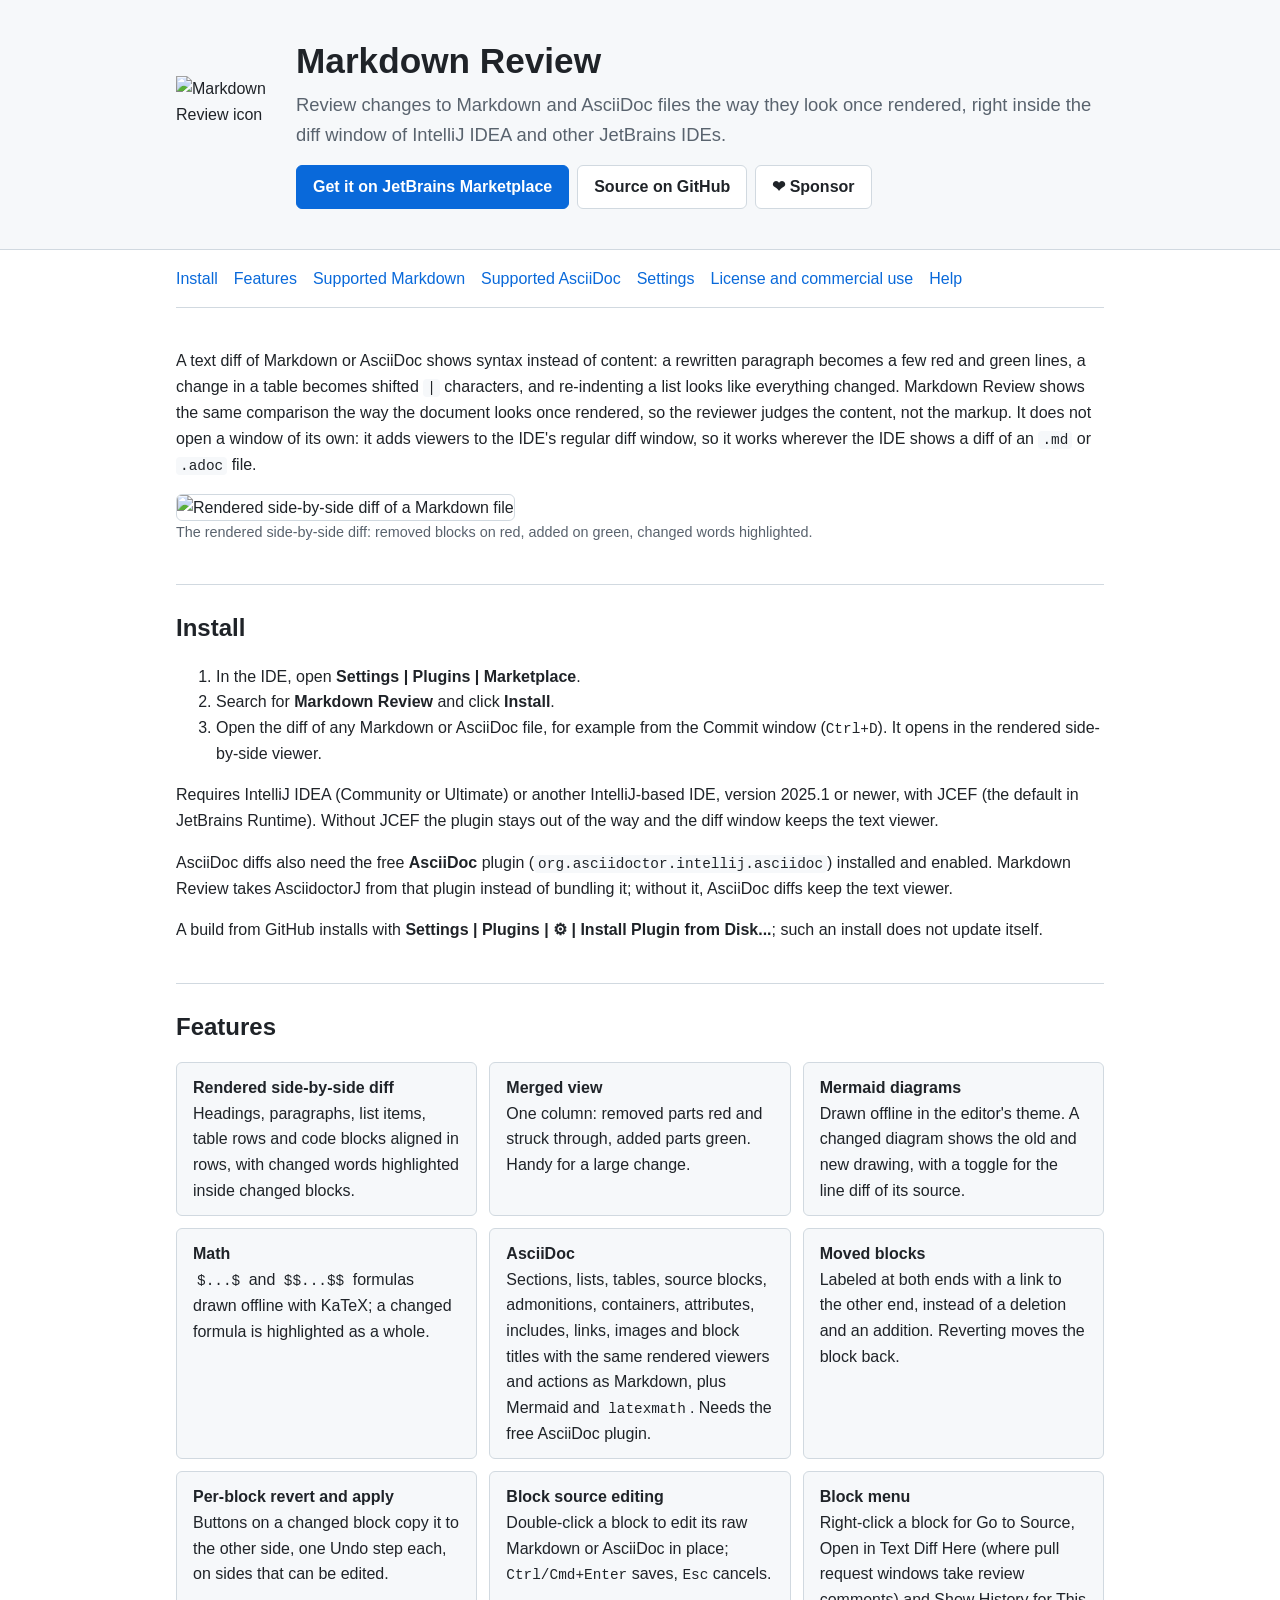
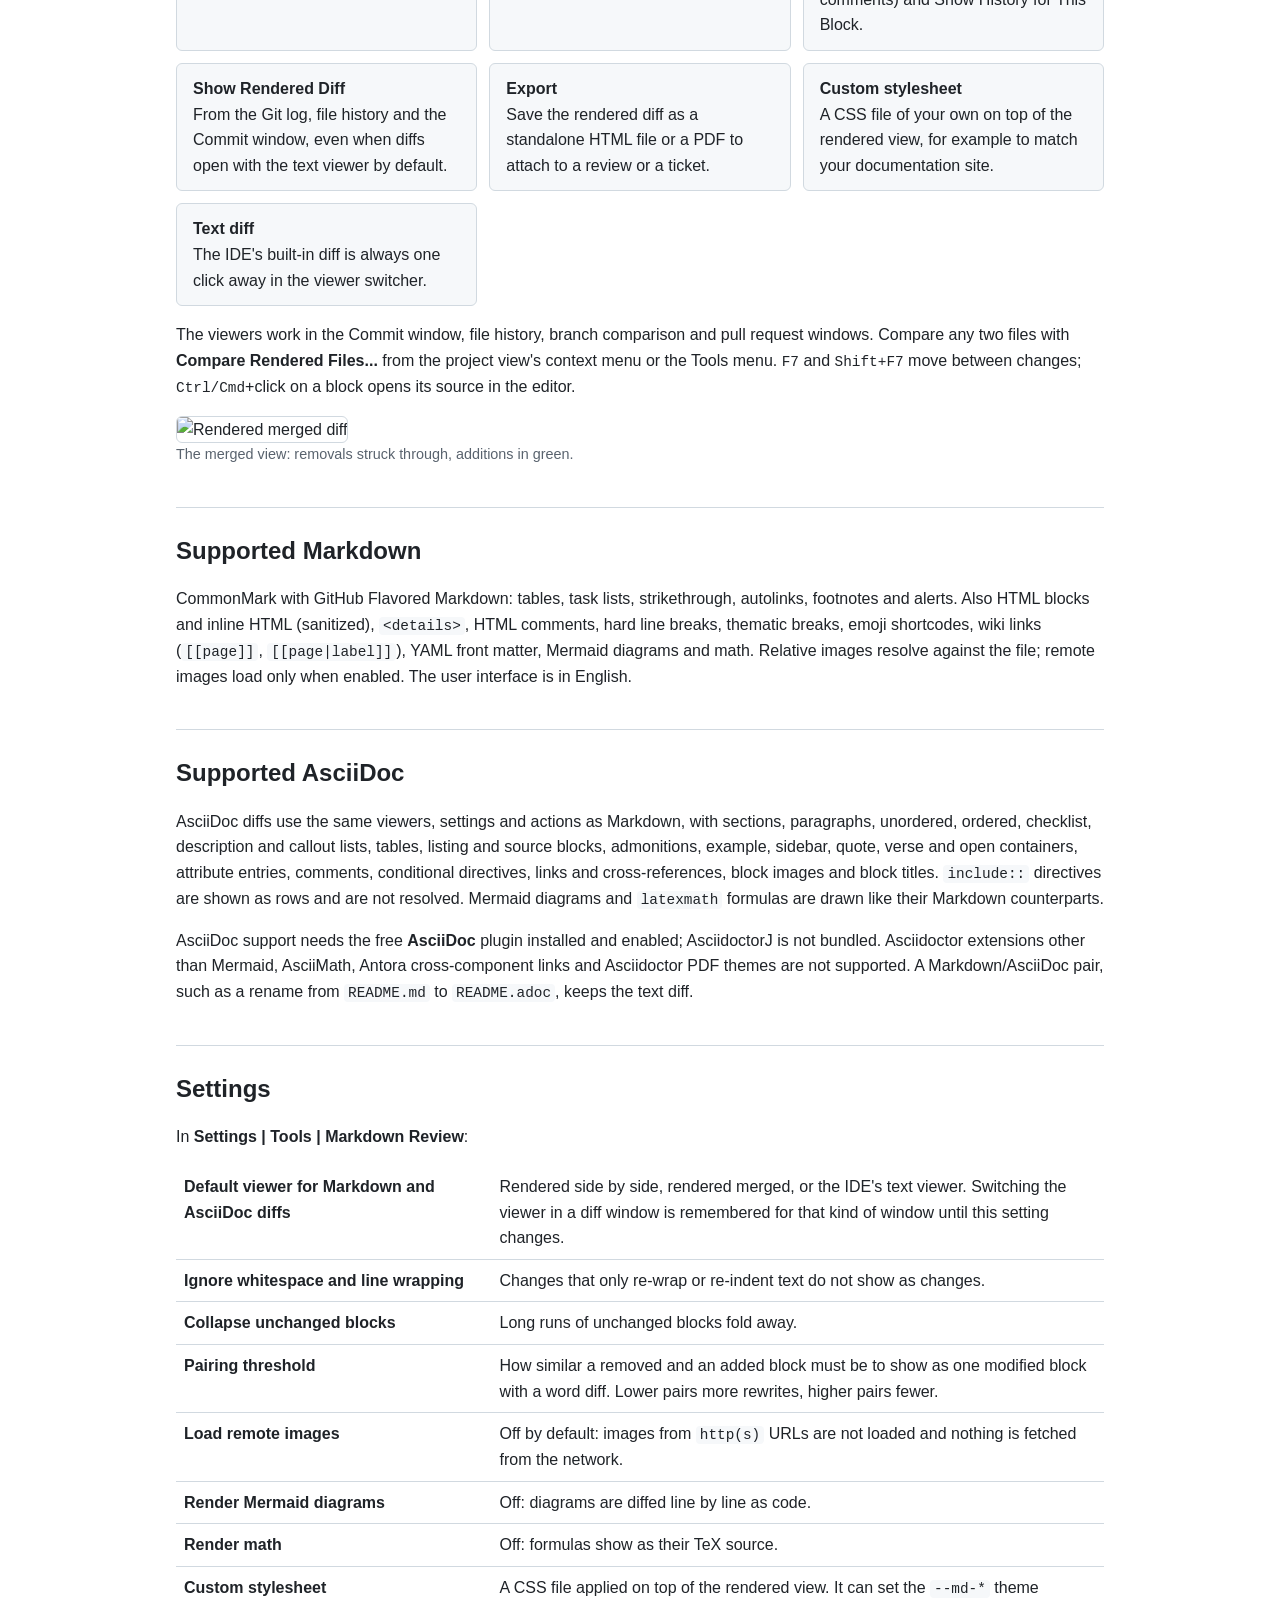
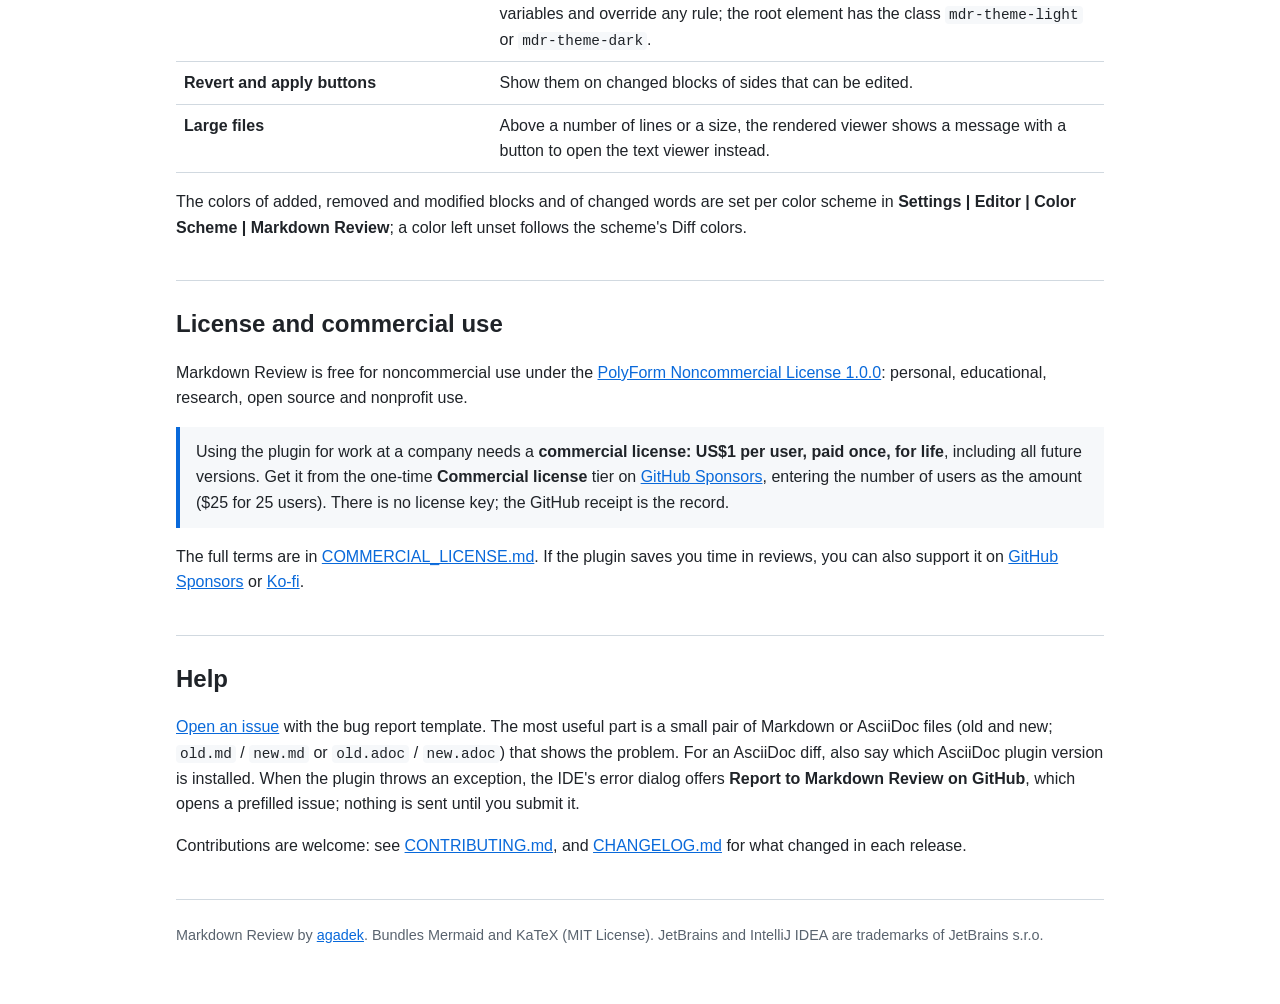
==== site/index.html @ 90e11d15 "Add the AsciiDoc screenshot sample pair and update phase statuses" ====
<!doctype html>
<html lang="en">
<head>
<meta charset="utf-8">
<meta name="viewport" content="width=device-width, initial-scale=1">
<title>Markdown Review: rendered Markdown and AsciiDoc diffs for JetBrains IDEs</title>
<meta name="description" content="An IntelliJ IDEA plugin for reviewing changes to Markdown and AsciiDoc files in rendered form instead of as raw text.">
<link rel="icon" href="icon.png">
<style>
  :root {
    --bg: #ffffff; --fg: #1f2328; --muted: #59636e; --line: #d1d9e0; --soft: #f6f8fa;
    --accent: #0969da; --added: #dafbe1; --removed: #ffebe9;
  }
  @media (prefers-color-scheme: dark) {
    :root {
      --bg: #0d1117; --fg: #e6edf3; --muted: #9198a1; --line: #3d444d; --soft: #151b23;
      --accent: #4493f8; --added: #12261e; --removed: #25171c;
    }
  }
  * { box-sizing: border-box; }
  body {
    margin: 0; background: var(--bg); color: var(--fg);
    font: 16px/1.6 -apple-system, BlinkMacSystemFont, "Segoe UI", Helvetica, Arial, sans-serif;
  }
  a { color: var(--accent); }
  main, header .inner, footer .inner { max-width: 960px; margin: 0 auto; padding: 0 16px; }
  header { border-bottom: 1px solid var(--line); background: var(--soft); }
  header .inner { display: flex; gap: 24px; align-items: center; padding-top: 40px; padding-bottom: 40px; }
  header img { width: 96px; height: 96px; flex: none; }
  h1 { margin: 0 0 8px; font-size: 2.2rem; line-height: 1.2; }
  .lead { margin: 0 0 16px; font-size: 1.15rem; color: var(--muted); }
  .buttons { display: flex; flex-wrap: wrap; gap: 8px; }
  .button {
    display: inline-block; padding: 8px 16px; border-radius: 6px; border: 1px solid var(--line);
    text-decoration: none; color: var(--fg); background: var(--bg); font-weight: 600;
  }
  .button.primary { background: var(--accent); border-color: var(--accent); color: #fff; }
  nav { display: flex; flex-wrap: wrap; gap: 4px 16px; padding: 16px 0; border-bottom: 1px solid var(--line); }
  nav a { text-decoration: none; }
  section { padding: 24px 0; border-bottom: 1px solid var(--line); }
  h2 { margin: 0 0 12px; font-size: 1.5rem; }
  h3 { margin: 20px 0 8px; font-size: 1.1rem; }
  figure { margin: 16px 0; }
  figure img { width: 100%; height: auto; border: 1px solid var(--line); border-radius: 6px; }
  figcaption { color: var(--muted); font-size: 0.9rem; }
  .features { display: grid; grid-template-columns: repeat(auto-fit, minmax(260px, 1fr)); gap: 12px; padding: 0; list-style: none; }
  .features li { padding: 12px 16px; border: 1px solid var(--line); border-radius: 6px; background: var(--soft); }
  .features b { display: block; }
  table { width: 100%; border-collapse: collapse; }
  th, td { text-align: left; vertical-align: top; padding: 8px; border-bottom: 1px solid var(--line); }
  th { width: 34%; }
  code, kbd { font-family: ui-monospace, SFMono-Regular, Menlo, Consolas, monospace; font-size: 0.9em; }
  code { background: var(--soft); padding: 1px 4px; border-radius: 4px; }
  .note { padding: 12px 16px; border-left: 4px solid var(--accent); background: var(--soft); }
  footer { color: var(--muted); font-size: 0.9rem; }
  footer .inner { padding-top: 24px; padding-bottom: 40px; }
  @media (max-width: 600px) {
    header .inner { flex-direction: column; align-items: flex-start; }
    th { width: auto; }
    th, td { display: block; border: 0; padding: 4px 0; }
    tr { display: block; padding: 8px 0; border-bottom: 1px solid var(--line); }
  }
</style>
</head>
<body>
<header>
  <div class="inner">
    <img src="icon.png" alt="Markdown Review icon">
    <div>
      <h1>Markdown Review</h1>
      <p class="lead">Review changes to Markdown and AsciiDoc files the way they look once rendered, right inside the
        diff window of IntelliJ IDEA and other JetBrains IDEs.</p>
      <div class="buttons">
        <a class="button primary" href="https://plugins.jetbrains.com/plugin/35246-markdown-review">Get it on JetBrains Marketplace</a>
        <a class="button" href="https://github.com/agadek/markdown-review">Source on GitHub</a>
        <a class="button" href="https://github.com/sponsors/agadek">&#10084; Sponsor</a>
      </div>
    </div>
  </div>
</header>

<main>
  <nav aria-label="Sections">
    <a href="#install">Install</a>
    <a href="#features">Features</a>
    <a href="#markdown">Supported Markdown</a>
    <a href="#asciidoc">Supported AsciiDoc</a>
    <a href="#settings">Settings</a>
    <a href="#license">License and commercial use</a>
    <a href="#help">Help</a>
  </nav>

  <section>
    <p>A text diff of Markdown or AsciiDoc shows syntax instead of content: a rewritten paragraph becomes a few red and
      green lines, a change in a table becomes shifted <code>|</code> characters, and re-indenting a list looks like
      everything changed. Markdown Review shows the same comparison the way the document looks once rendered, so the
      reviewer judges the content, not the markup. It does not open a window of its own: it adds viewers to the IDE's
      regular diff window, so it works wherever the IDE shows a diff of an <code>.md</code> or <code>.adoc</code>
      file.</p>
    <figure>
      <picture>
        <source srcset="screenshots/side-by-side-dark.png" media="(prefers-color-scheme: dark)">
        <img src="screenshots/side-by-side-light.png" alt="Rendered side-by-side diff of a Markdown file">
      </picture>
      <figcaption>The rendered side-by-side diff: removed blocks on red, added on green, changed words highlighted.</figcaption>
    </figure>
  </section>

  <section id="install">
    <h2>Install</h2>
    <ol>
      <li>In the IDE, open <b>Settings | Plugins | Marketplace</b>.</li>
      <li>Search for <b>Markdown Review</b> and click <b>Install</b>.</li>
      <li>Open the diff of any Markdown or AsciiDoc file, for example from the Commit window (<kbd>Ctrl+D</kbd>). It
        opens in the rendered side-by-side viewer.</li>
    </ol>
    <p>Requires IntelliJ IDEA (Community or Ultimate) or another IntelliJ-based IDE, version 2025.1 or newer, with JCEF
      (the default in JetBrains Runtime). Without JCEF the plugin stays out of the way and the diff window keeps the
      text viewer.</p>
    <p>AsciiDoc diffs also need the free <b>AsciiDoc</b> plugin
      (<code>org.asciidoctor.intellij.asciidoc</code>) installed and enabled. Markdown Review takes AsciidoctorJ from
      that plugin instead of bundling it; without it, AsciiDoc diffs keep the text viewer.</p>
    <p>A build from GitHub installs with <b>Settings | Plugins | &#9881; | Install Plugin from Disk...</b>; such an
      install does not update itself.</p>
  </section>

  <section id="features">
    <h2>Features</h2>
    <ul class="features">
      <li><b>Rendered side-by-side diff</b> Headings, paragraphs, list items, table rows and code blocks aligned in
        rows, with changed words highlighted inside changed blocks.</li>
      <li><b>Merged view</b> One column: removed parts red and struck through, added parts green. Handy for a large
        change.</li>
      <li><b>Mermaid diagrams</b> Drawn offline in the editor's theme. A changed diagram shows the old and new drawing,
        with a toggle for the line diff of its source.</li>
      <li><b>Math</b> <code>$...$</code> and <code>$$...$$</code> formulas drawn offline with KaTeX; a changed formula
        is highlighted as a whole.</li>
      <li><b>AsciiDoc</b> Sections, lists, tables, source blocks, admonitions, containers, attributes, includes,
        links, images and block titles with the same rendered viewers and actions as Markdown, plus Mermaid and
        <code>latexmath</code>. Needs the free AsciiDoc plugin.</li>
      <li><b>Moved blocks</b> Labeled at both ends with a link to the other end, instead of a deletion and an
        addition. Reverting moves the block back.</li>
      <li><b>Per-block revert and apply</b> Buttons on a changed block copy it to the other side, one Undo step each,
        on sides that can be edited.</li>
      <li><b>Block source editing</b> Double-click a block to edit its raw Markdown or AsciiDoc in place;
        <kbd>Ctrl/Cmd+Enter</kbd> saves, <kbd>Esc</kbd> cancels.</li>
      <li><b>Block menu</b> Right-click a block for Go to Source, Open in Text Diff Here (where pull request windows
        take review comments) and Show History for This Block.</li>
      <li><b>Show Rendered Diff</b> From the Git log, file history and the Commit window, even when diffs open with the
        text viewer by default.</li>
      <li><b>Export</b> Save the rendered diff as a standalone HTML file or a PDF to attach to a review or a ticket.</li>
      <li><b>Custom stylesheet</b> A CSS file of your own on top of the rendered view, for example to match your
        documentation site.</li>
      <li><b>Text diff</b> The IDE's built-in diff is always one click away in the viewer switcher.</li>
    </ul>
    <p>The viewers work in the Commit window, file history, branch comparison and pull request windows. Compare any two
      files with <b>Compare Rendered Files...</b> from the project view's context menu or the Tools menu.
      <kbd>F7</kbd> and <kbd>Shift+F7</kbd> move between changes; <kbd>Ctrl/Cmd</kbd>+click on a block opens its source
      in the editor.</p>
    <figure>
      <picture>
        <source srcset="screenshots/merged-dark.png" media="(prefers-color-scheme: dark)">
        <img src="screenshots/merged-light.png" alt="Rendered merged diff">
      </picture>
      <figcaption>The merged view: removals struck through, additions in green.</figcaption>
    </figure>
  </section>

  <section id="markdown">
    <h2>Supported Markdown</h2>
    <p>CommonMark with GitHub Flavored Markdown: tables, task lists, strikethrough, autolinks, footnotes and alerts.
      Also HTML blocks and inline HTML (sanitized), <code>&lt;details&gt;</code>, HTML comments, hard line breaks,
      thematic breaks, emoji shortcodes, wiki links (<code>[[page]]</code>, <code>[[page|label]]</code>), YAML front
      matter, Mermaid diagrams and math. Relative images resolve against the file; remote images load only when
      enabled. The user interface is in English.</p>
  </section>

  <section id="asciidoc">
    <h2>Supported AsciiDoc</h2>
    <p>AsciiDoc diffs use the same viewers, settings and actions as Markdown, with sections, paragraphs, unordered,
      ordered, checklist, description and callout lists, tables, listing and source blocks, admonitions, example,
      sidebar, quote, verse and open containers, attribute entries, comments, conditional directives, links and
      cross-references, block images and block titles. <code>include::</code> directives are shown as rows and are
      not resolved. Mermaid diagrams and <code>latexmath</code> formulas are drawn like their Markdown counterparts.</p>
    <p>AsciiDoc support needs the free <b>AsciiDoc</b> plugin installed and enabled; AsciidoctorJ is not bundled.
      Asciidoctor extensions other than Mermaid, AsciiMath, Antora cross-component links and Asciidoctor PDF themes
      are not supported. A Markdown/AsciiDoc pair, such as a rename from <code>README.md</code> to
      <code>README.adoc</code>, keeps the text diff.</p>
  </section>

  <section id="settings">
    <h2>Settings</h2>
    <p>In <b>Settings | Tools | Markdown Review</b>:</p>
    <table>
      <tr><th>Default viewer for Markdown and AsciiDoc diffs</th><td>Rendered side by side, rendered merged, or the
        IDE's text viewer. Switching the viewer in a diff window is remembered for that kind of window until this
        setting changes.</td></tr>
      <tr><th>Ignore whitespace and line wrapping</th><td>Changes that only re-wrap or re-indent text do not show as
        changes.</td></tr>
      <tr><th>Collapse unchanged blocks</th><td>Long runs of unchanged blocks fold away.</td></tr>
      <tr><th>Pairing threshold</th><td>How similar a removed and an added block must be to show as one modified
        block with a word diff. Lower pairs more rewrites, higher pairs fewer.</td></tr>
      <tr><th>Load remote images</th><td>Off by default: images from <code>http(s)</code> URLs are not loaded and
        nothing is fetched from the network.</td></tr>
      <tr><th>Render Mermaid diagrams</th><td>Off: diagrams are diffed line by line as code.</td></tr>
      <tr><th>Render math</th><td>Off: formulas show as their TeX source.</td></tr>
      <tr><th>Custom stylesheet</th><td>A CSS file applied on top of the rendered view. It can set the
        <code>--md-*</code> theme variables and override any rule; the root element has the class
        <code>mdr-theme-light</code> or <code>mdr-theme-dark</code>.</td></tr>
      <tr><th>Revert and apply buttons</th><td>Show them on changed blocks of sides that can be edited.</td></tr>
      <tr><th>Large files</th><td>Above a number of lines or a size, the rendered viewer shows a message with a button
        to open the text viewer instead.</td></tr>
    </table>
    <p>The colors of added, removed and modified blocks and of changed words are set per color scheme in
      <b>Settings | Editor | Color Scheme | Markdown Review</b>; a color left unset follows the scheme's Diff
      colors.</p>
  </section>

  <section id="license">
    <h2>License and commercial use</h2>
    <p>Markdown Review is free for noncommercial use under the
      <a href="https://polyformproject.org/licenses/noncommercial/1.0.0">PolyForm Noncommercial License 1.0.0</a>:
      personal, educational, research, open source and nonprofit use.</p>
    <p class="note">Using the plugin for work at a company needs a <b>commercial license: US$1 per user, paid once, for
      life</b>, including all future versions. Get it from the one-time <b>Commercial license</b> tier on
      <a href="https://github.com/sponsors/agadek">GitHub Sponsors</a>, entering the number of users as the amount
      ($25 for 25 users). There is no license key; the GitHub receipt is the record.</p>
    <p>The full terms are in
      <a href="https://github.com/agadek/markdown-review/blob/main/docs/COMMERCIAL_LICENSE.md">COMMERCIAL_LICENSE.md</a>.
      If the plugin saves you time in reviews, you can also support it on
      <a href="https://github.com/sponsors/agadek">GitHub Sponsors</a> or <a href="https://ko-fi.com/gadek">Ko-fi</a>.</p>
  </section>

  <section id="help">
    <h2>Help</h2>
    <p><a href="https://github.com/agadek/markdown-review/issues/new/choose">Open an issue</a> with the bug report
      template. The most useful part is a small pair of Markdown or AsciiDoc files (old and new; <code>old.md</code> /
      <code>new.md</code> or <code>old.adoc</code> / <code>new.adoc</code>) that shows the problem. For an AsciiDoc
      diff, also say which AsciiDoc plugin version is installed. When the plugin throws an exception, the IDE's error
      dialog offers <b>Report to Markdown Review on GitHub</b>, which opens a prefilled issue; nothing is sent until
      you submit it.</p>
    <p>Contributions are welcome: see
      <a href="https://github.com/agadek/markdown-review/blob/main/CONTRIBUTING.md">CONTRIBUTING.md</a>, and
      <a href="https://github.com/agadek/markdown-review/blob/main/CHANGELOG.md">CHANGELOG.md</a> for what changed in
      each release.</p>
  </section>
</main>

<footer>
  <div class="inner">Markdown Review by <a href="https://github.com/agadek">agadek</a>. Bundles Mermaid and KaTeX (MIT
    License). JetBrains and IntelliJ IDEA are trademarks of JetBrains s.r.o.</div>
</footer>
</body>
</html>
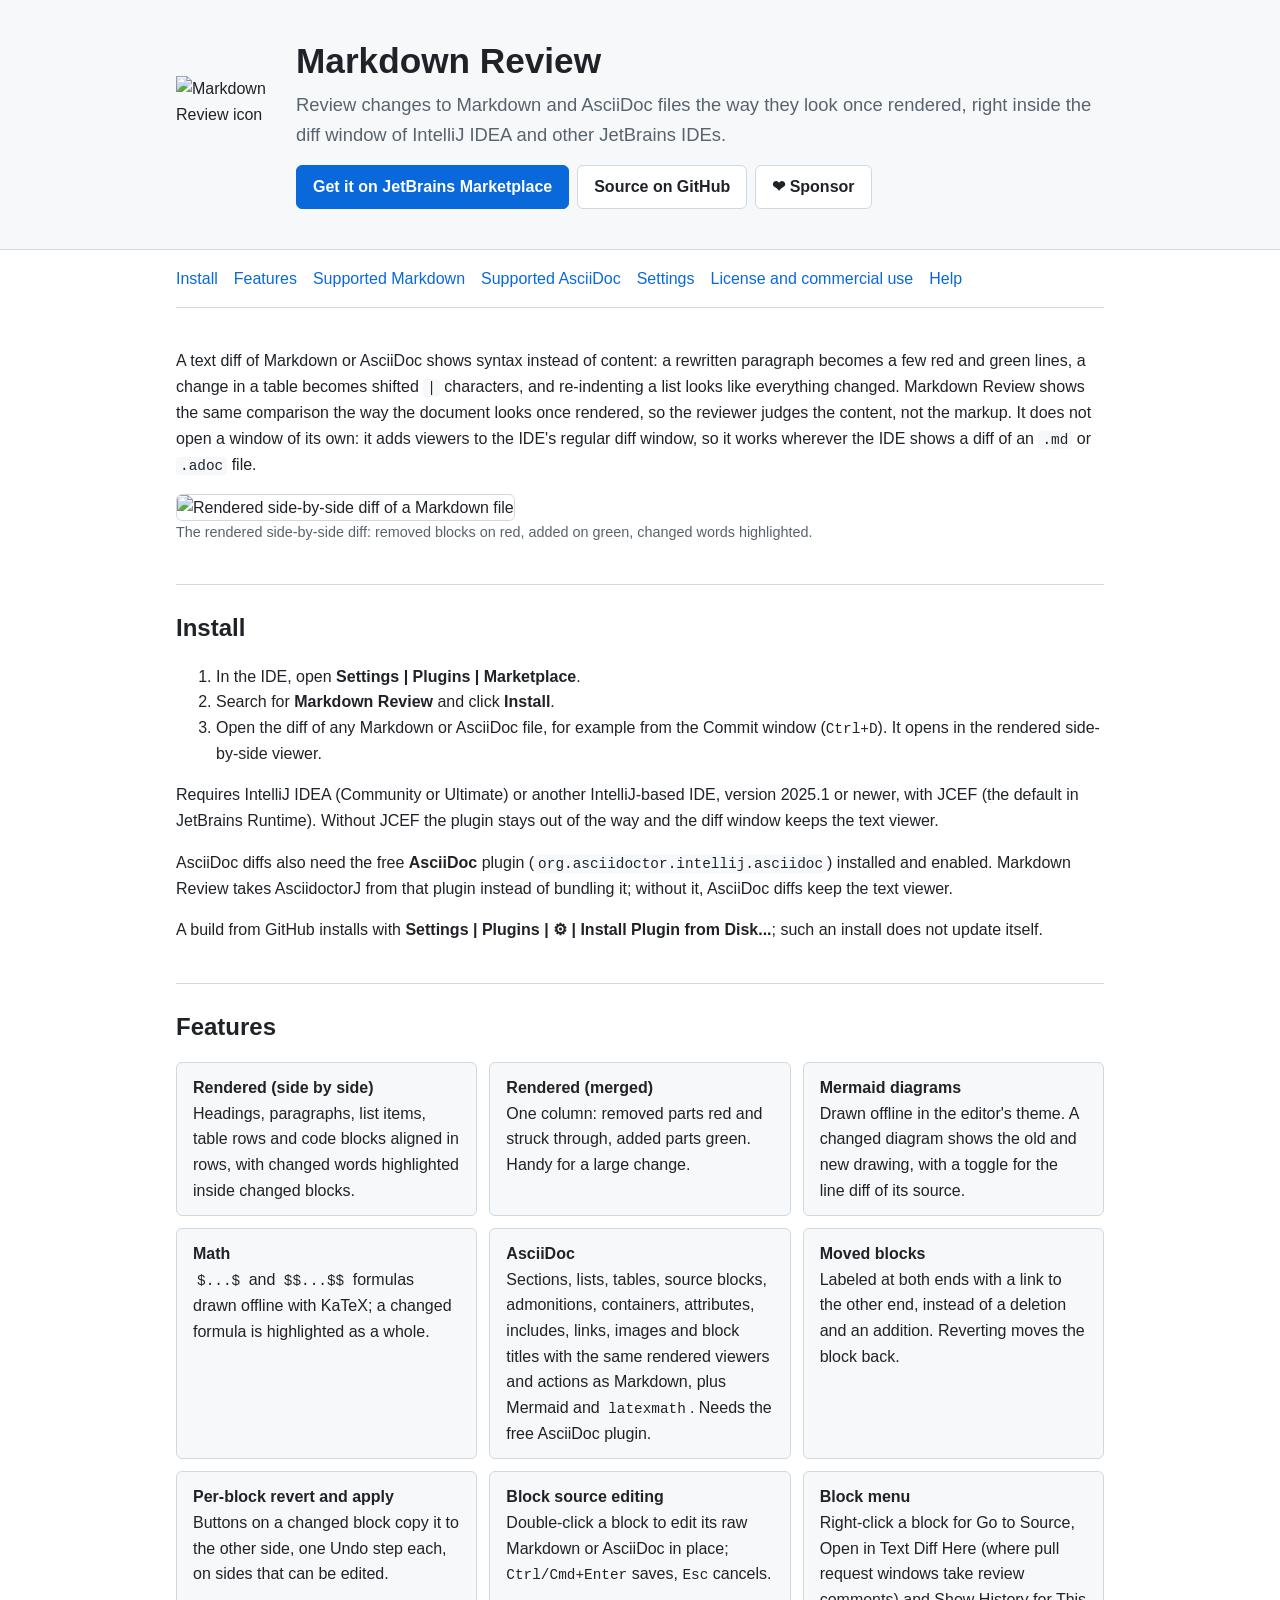
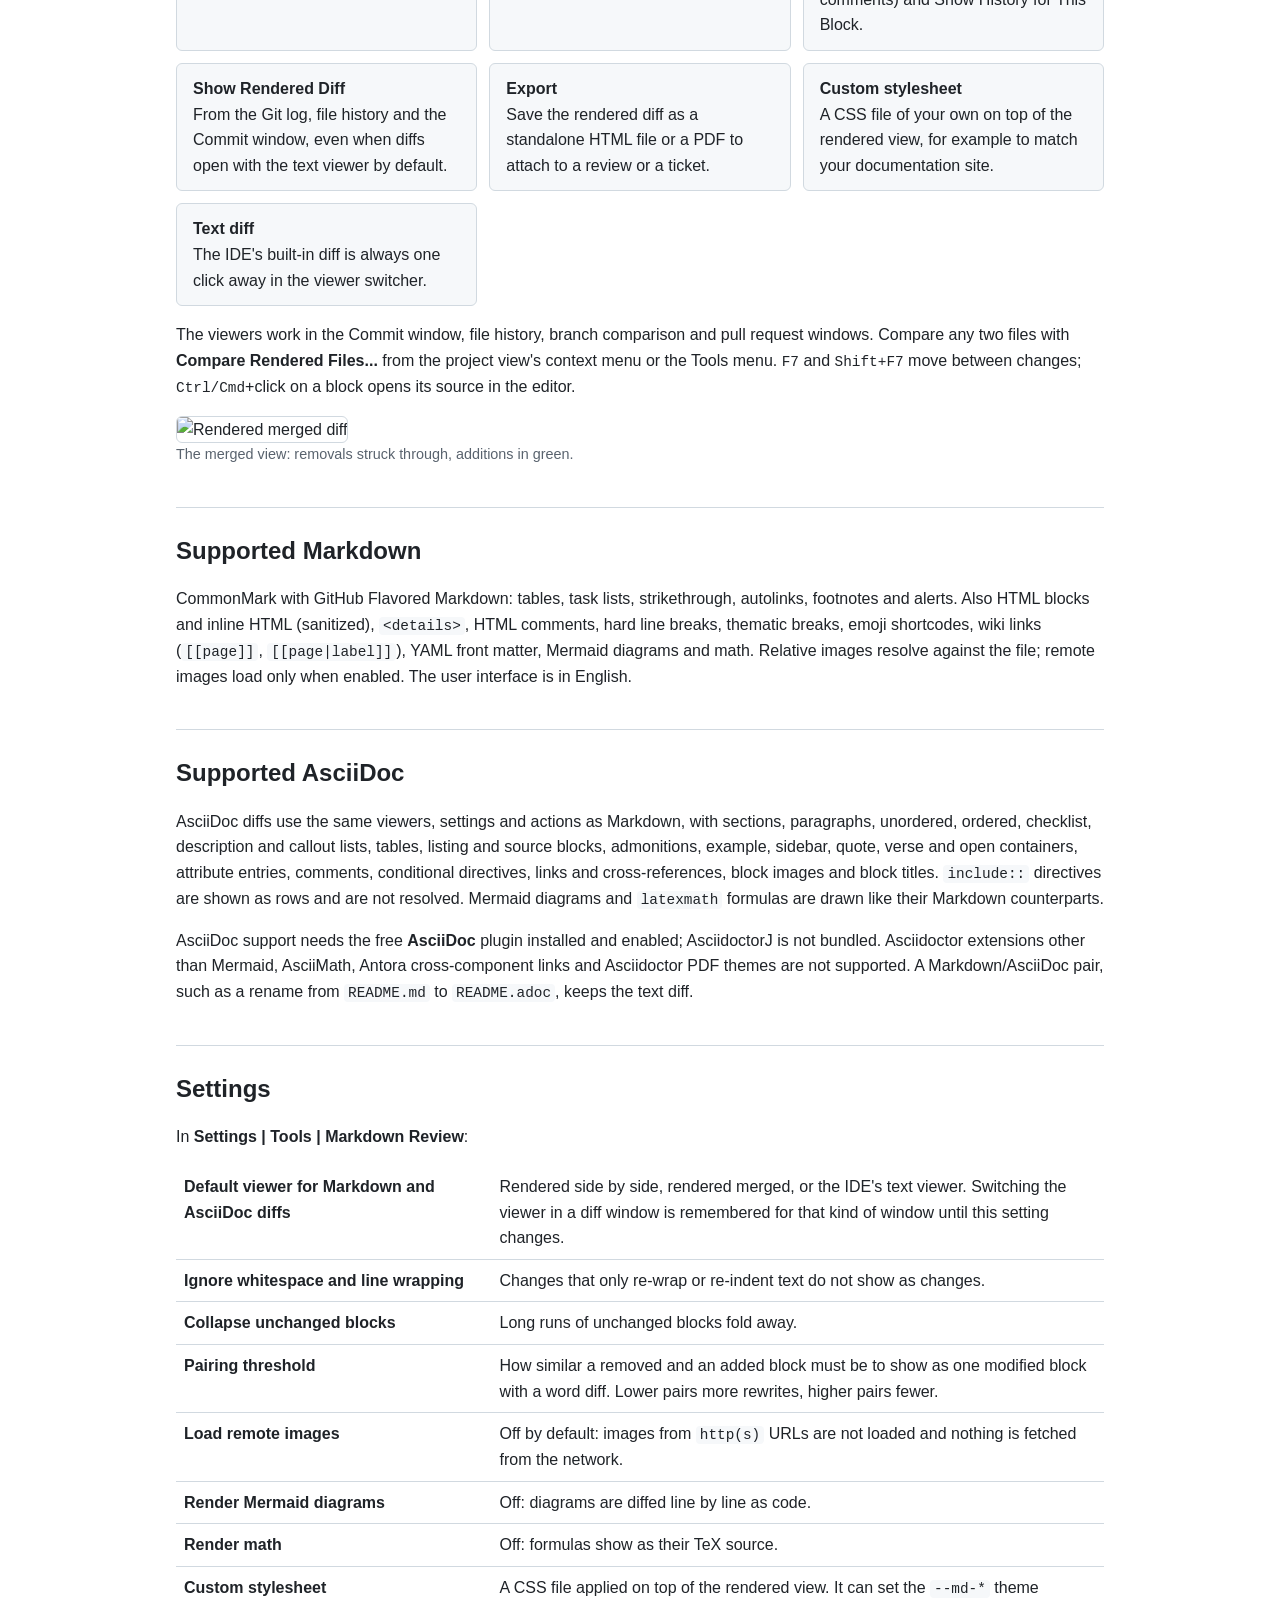
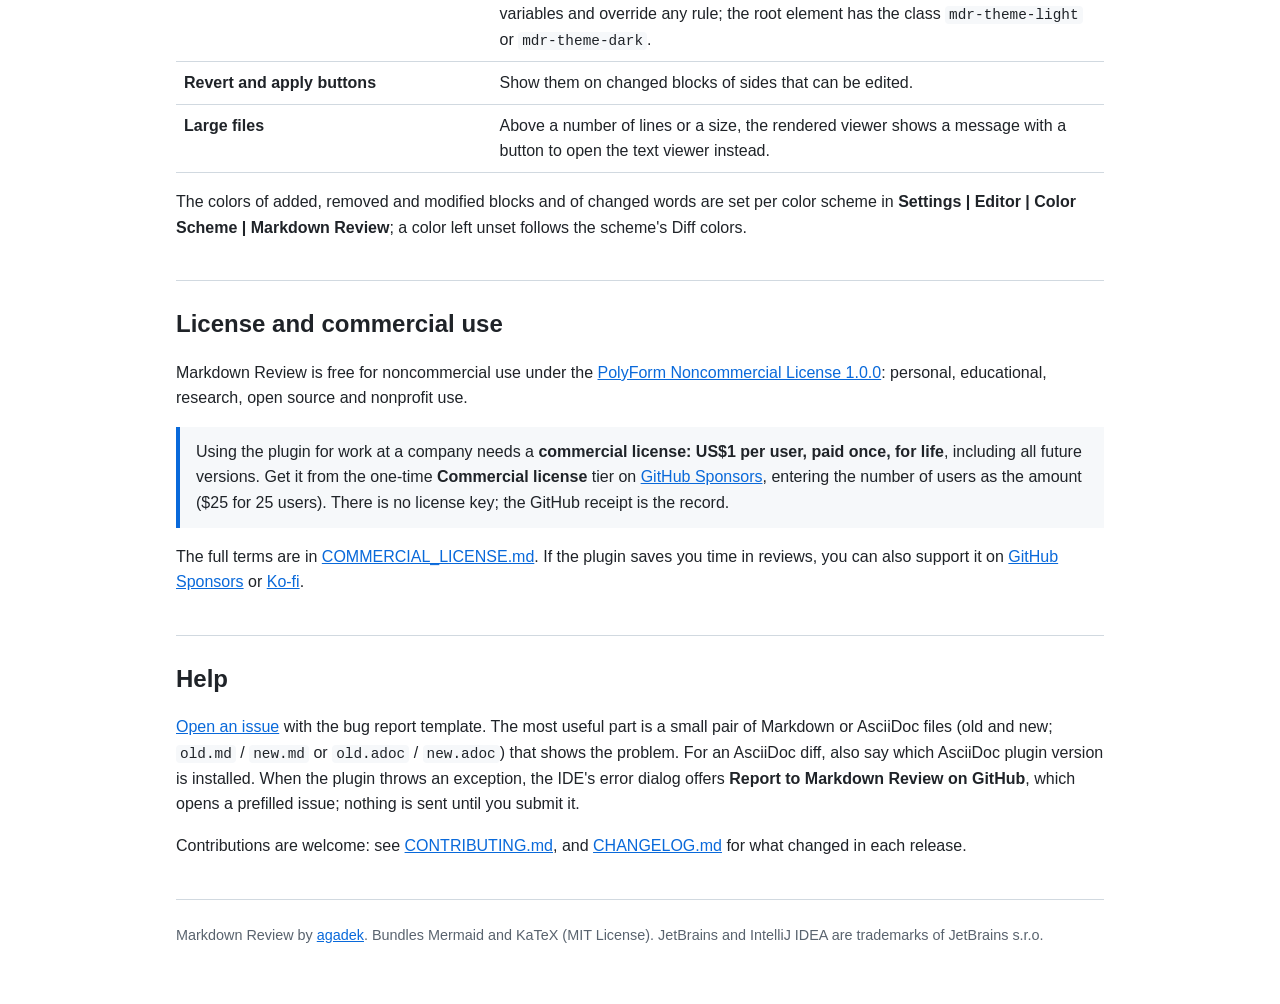
==== commit 4caa2792: "Use the final viewer names in the README and docs site" ====
--- a/site/index.html
+++ b/site/index.html
@@ -127,10 +127,10 @@
   <section id="features">
     <h2>Features</h2>
     <ul class="features">
-      <li><b>Rendered side-by-side diff</b> Headings, paragraphs, list items, table rows and code blocks aligned in
+      <li><b>Rendered (side by side)</b> Headings, paragraphs, list items, table rows and code blocks aligned in
         rows, with changed words highlighted inside changed blocks.</li>
-      <li><b>Merged view</b> One column: removed parts red and struck through, added parts green. Handy for a large
-        change.</li>
+      <li><b>Rendered (merged)</b> One column: removed parts red and struck through, added parts green. Handy for a
+        large change.</li>
       <li><b>Mermaid diagrams</b> Drawn offline in the editor's theme. A changed diagram shows the old and new drawing,
         with a toggle for the line diff of its source.</li>
       <li><b>Math</b> <code>$...$</code> and <code>$$...$$</code> formulas drawn offline with KaTeX; a changed formula
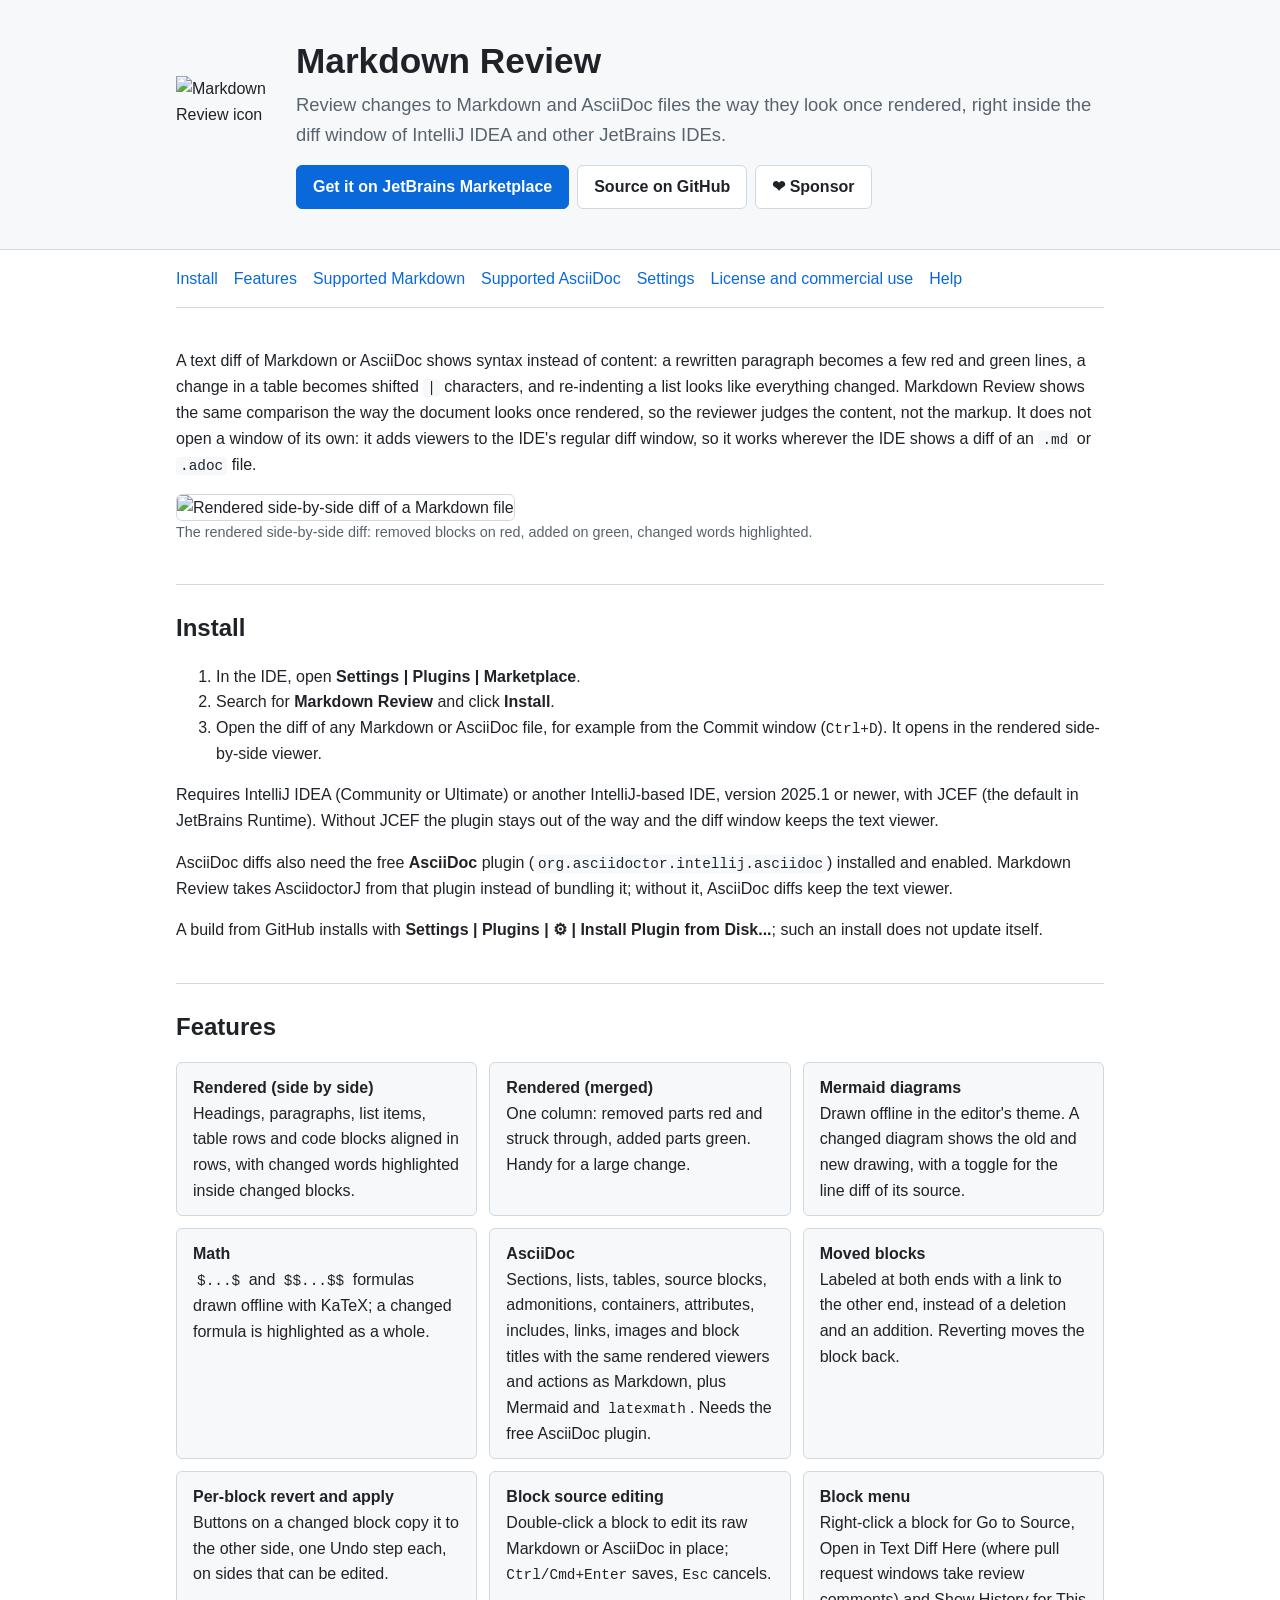
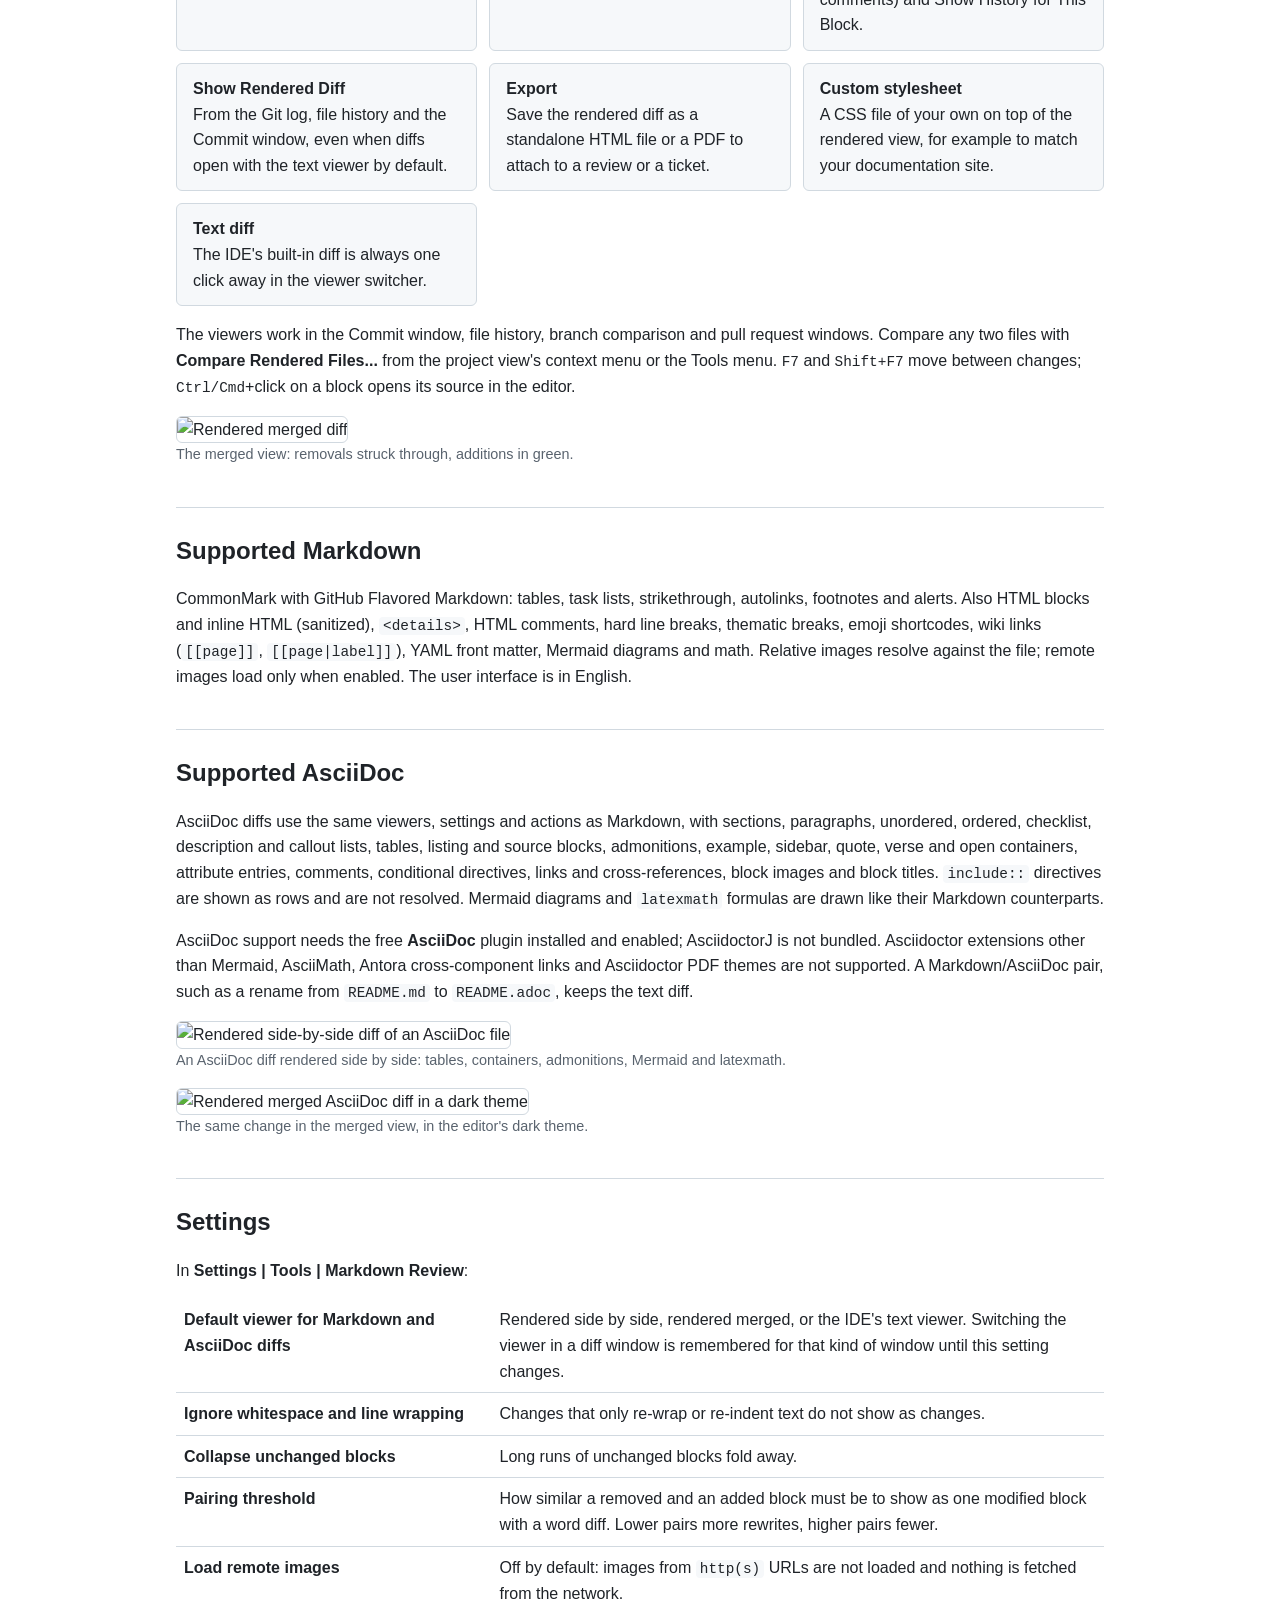
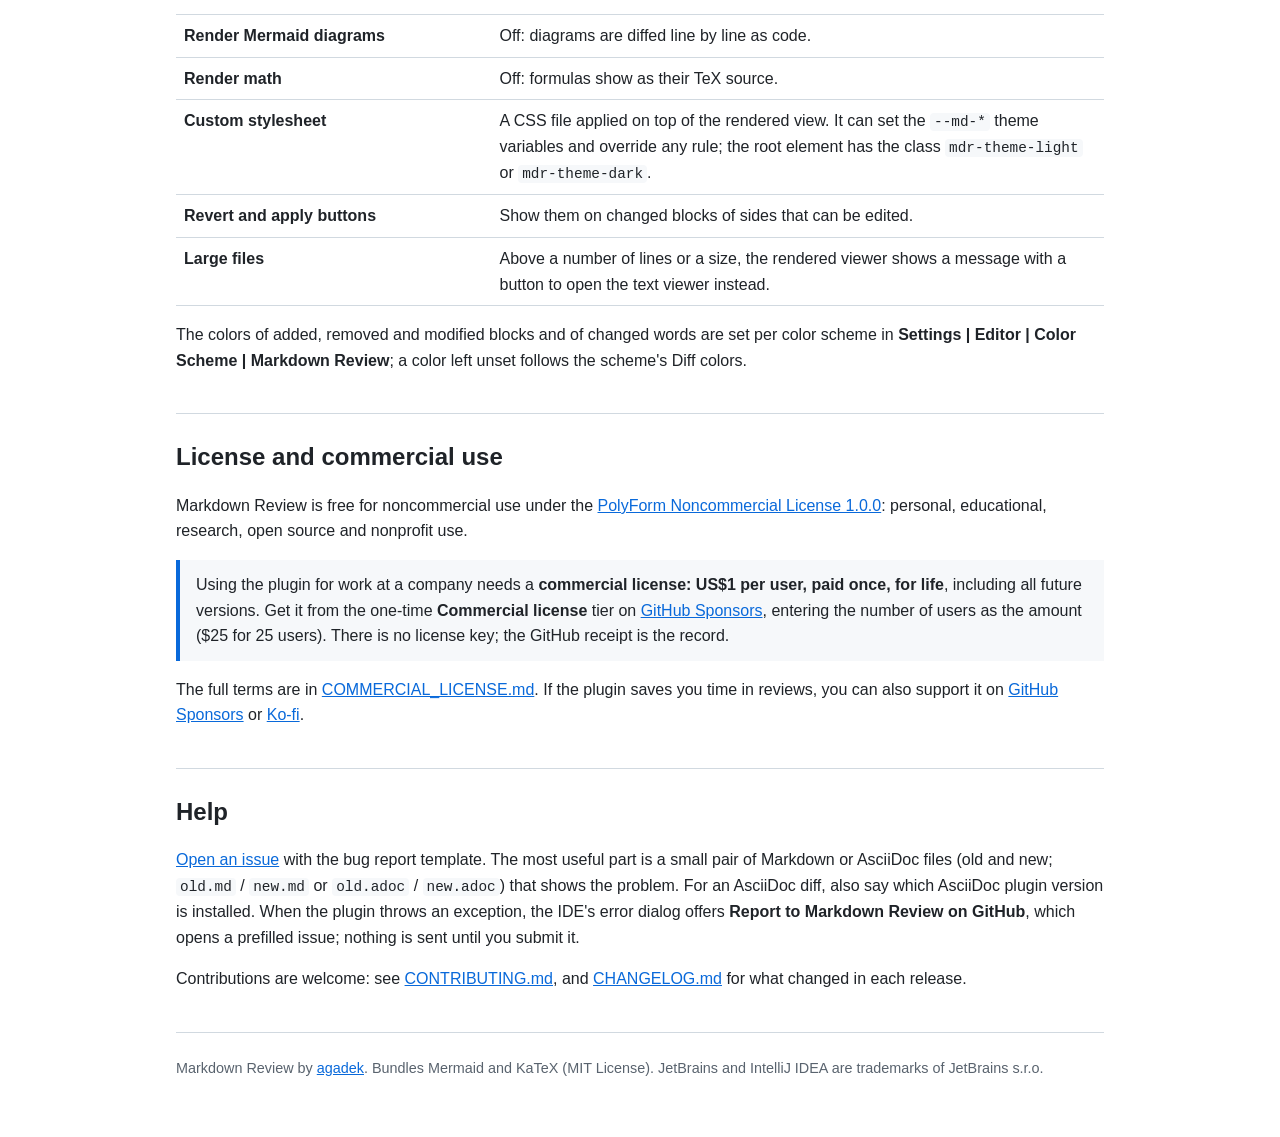
==== commit e303d867: "Add AsciiDoc screenshots to the README and site" ====
--- a/site/index.html
+++ b/site/index.html
@@ -186,6 +186,14 @@
       Asciidoctor extensions other than Mermaid, AsciiMath, Antora cross-component links and Asciidoctor PDF themes
       are not supported. A Markdown/AsciiDoc pair, such as a rename from <code>README.md</code> to
       <code>README.adoc</code>, keeps the text diff.</p>
+    <figure>
+      <img src="screenshots/side-by-side-asciidoc-light.png" alt="Rendered side-by-side diff of an AsciiDoc file">
+      <figcaption>An AsciiDoc diff rendered side by side: tables, containers, admonitions, Mermaid and latexmath.</figcaption>
+    </figure>
+    <figure>
+      <img src="screenshots/merged-asciidoc-dark.png" alt="Rendered merged AsciiDoc diff in a dark theme">
+      <figcaption>The same change in the merged view, in the editor's dark theme.</figcaption>
+    </figure>
   </section>
 
   <section id="settings">
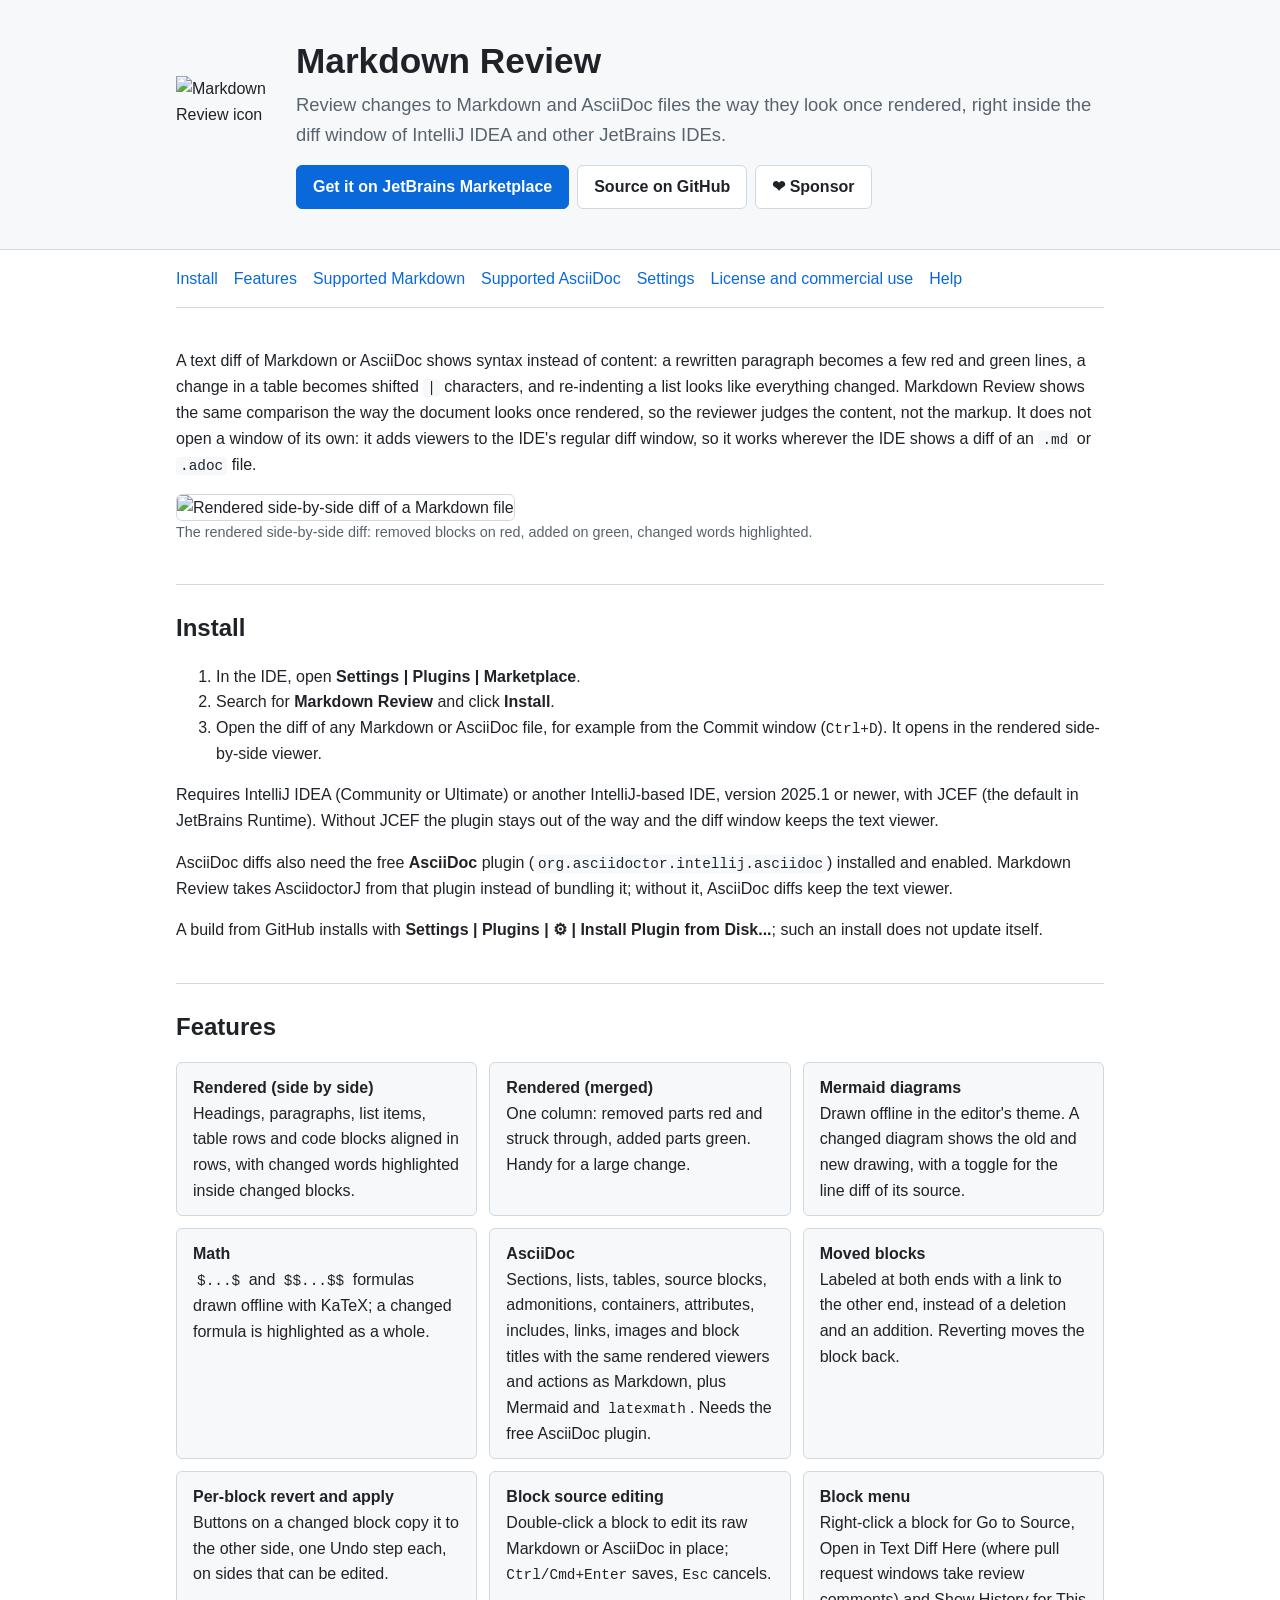
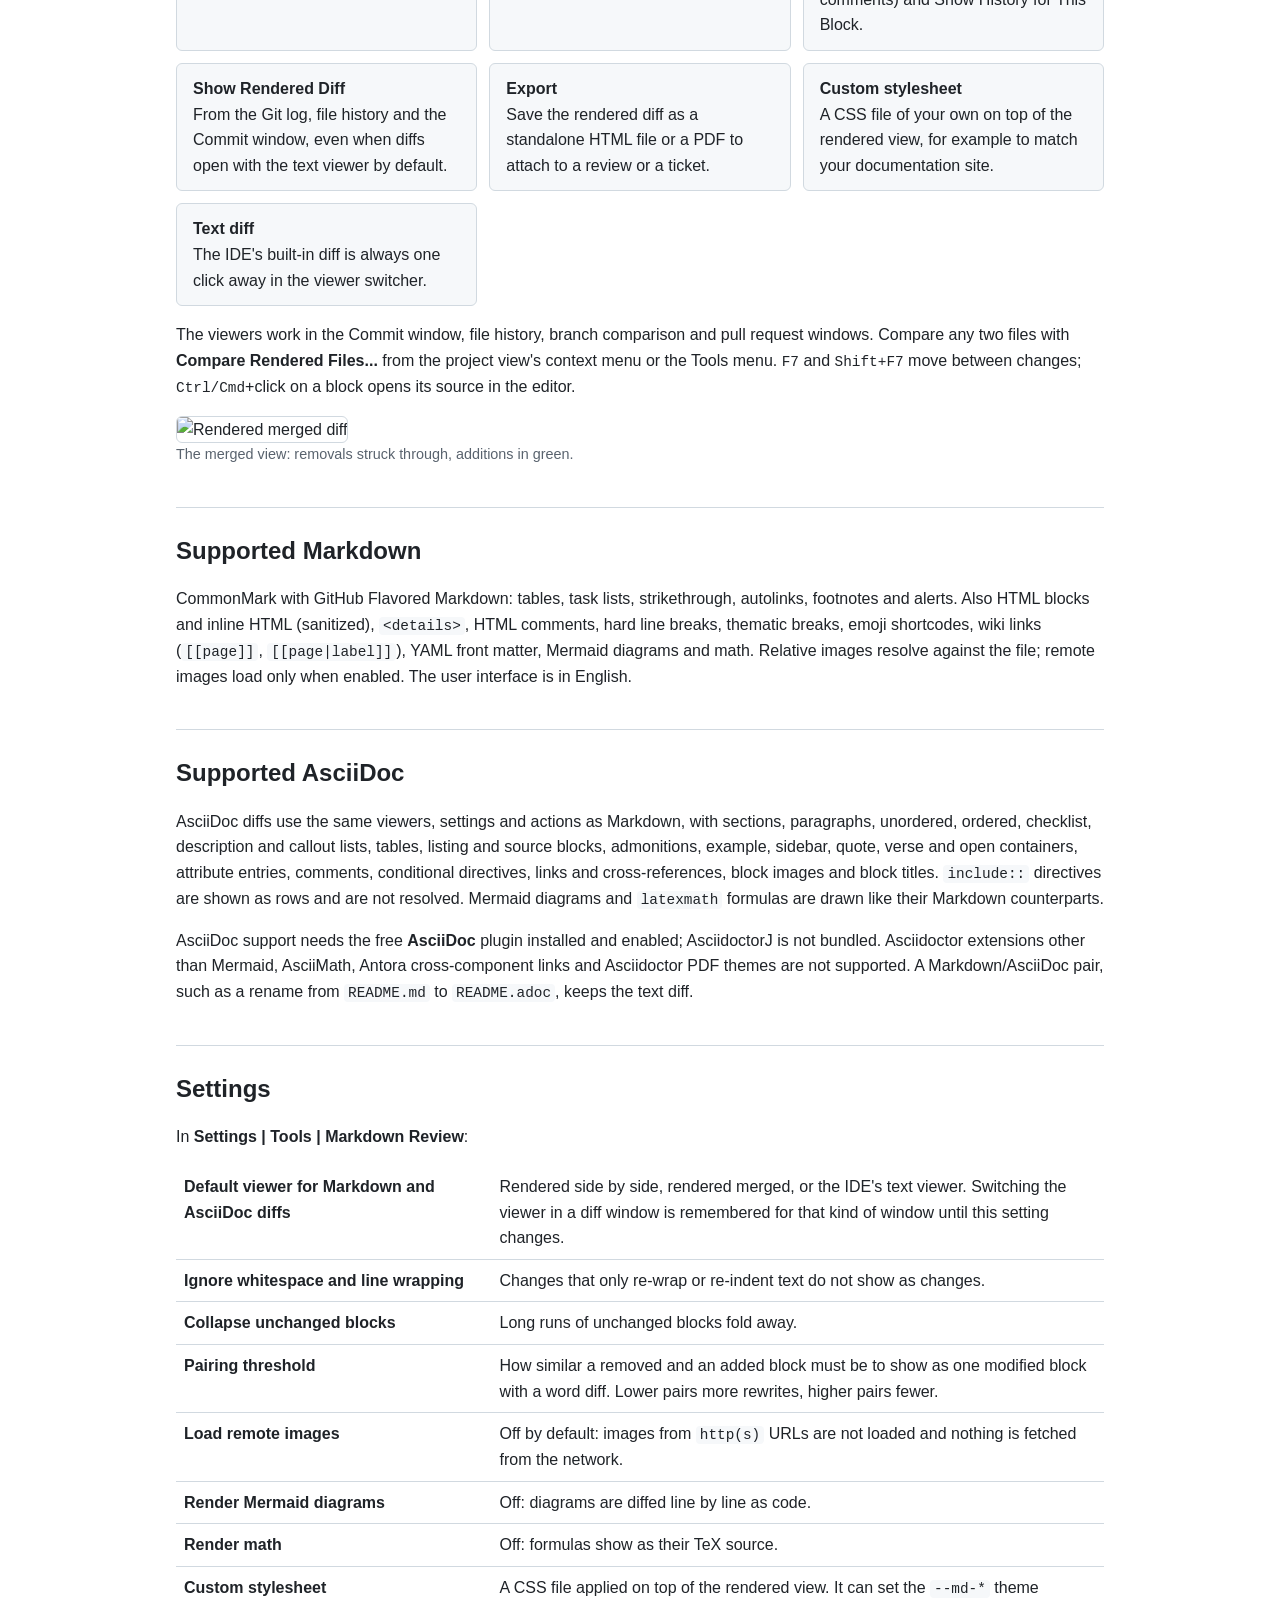
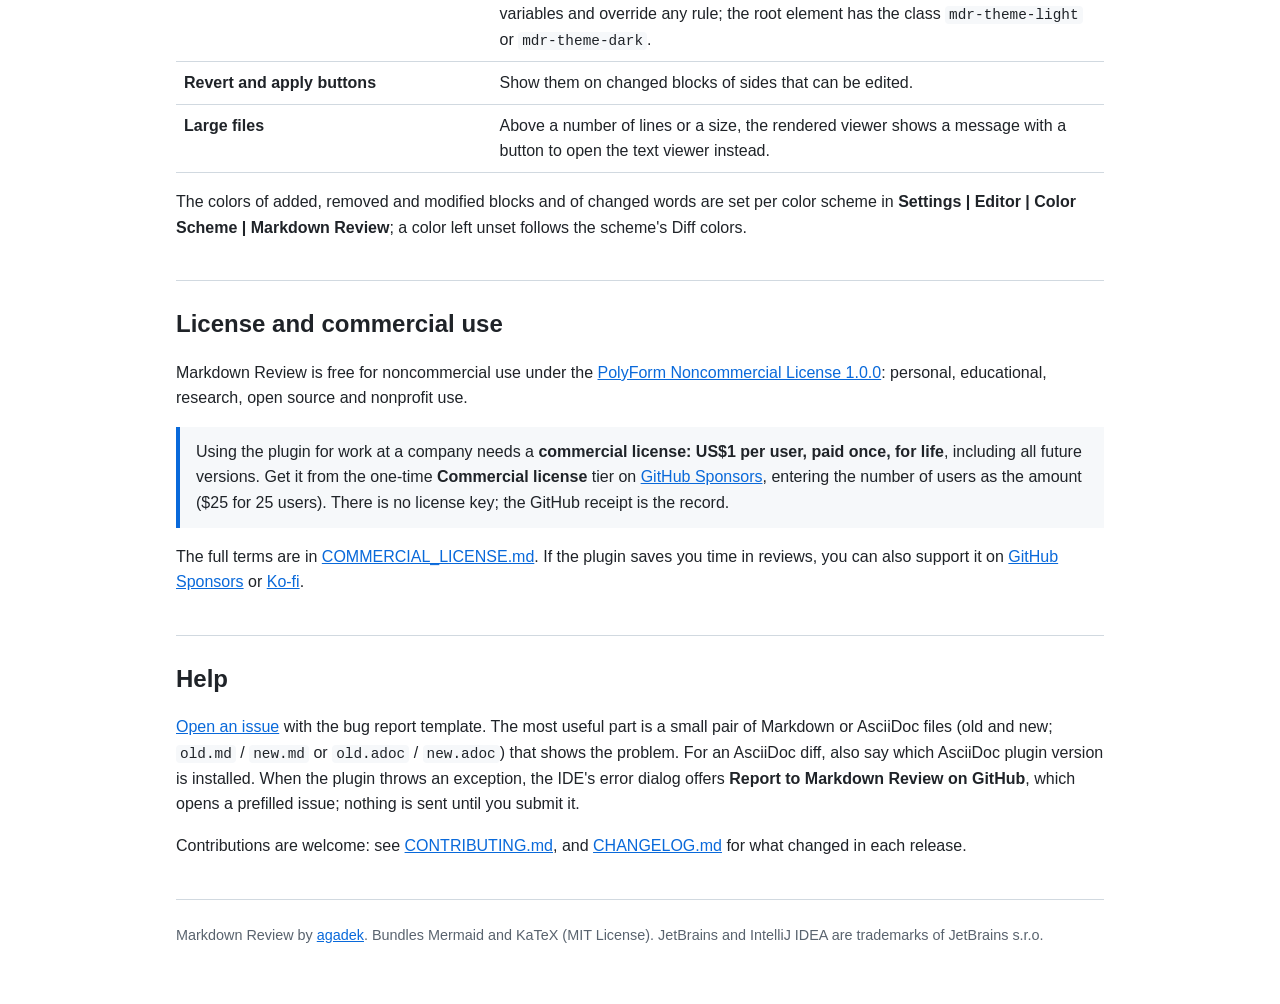
==== commit 06e3fa4e: "Merge pull request #62 from agadek/p4.8-asciidoc-docs-release P4.8: Document AsciiDoc support" ====
--- a/site/index.html
+++ b/site/index.html
@@ -186,14 +186,6 @@
       Asciidoctor extensions other than Mermaid, AsciiMath, Antora cross-component links and Asciidoctor PDF themes
       are not supported. A Markdown/AsciiDoc pair, such as a rename from <code>README.md</code> to
       <code>README.adoc</code>, keeps the text diff.</p>
-    <figure>
-      <img src="screenshots/side-by-side-asciidoc-light.png" alt="Rendered side-by-side diff of an AsciiDoc file">
-      <figcaption>An AsciiDoc diff rendered side by side: tables, containers, admonitions, Mermaid and latexmath.</figcaption>
-    </figure>
-    <figure>
-      <img src="screenshots/merged-asciidoc-dark.png" alt="Rendered merged AsciiDoc diff in a dark theme">
-      <figcaption>The same change in the merged view, in the editor's dark theme.</figcaption>
-    </figure>
   </section>
 
   <section id="settings">
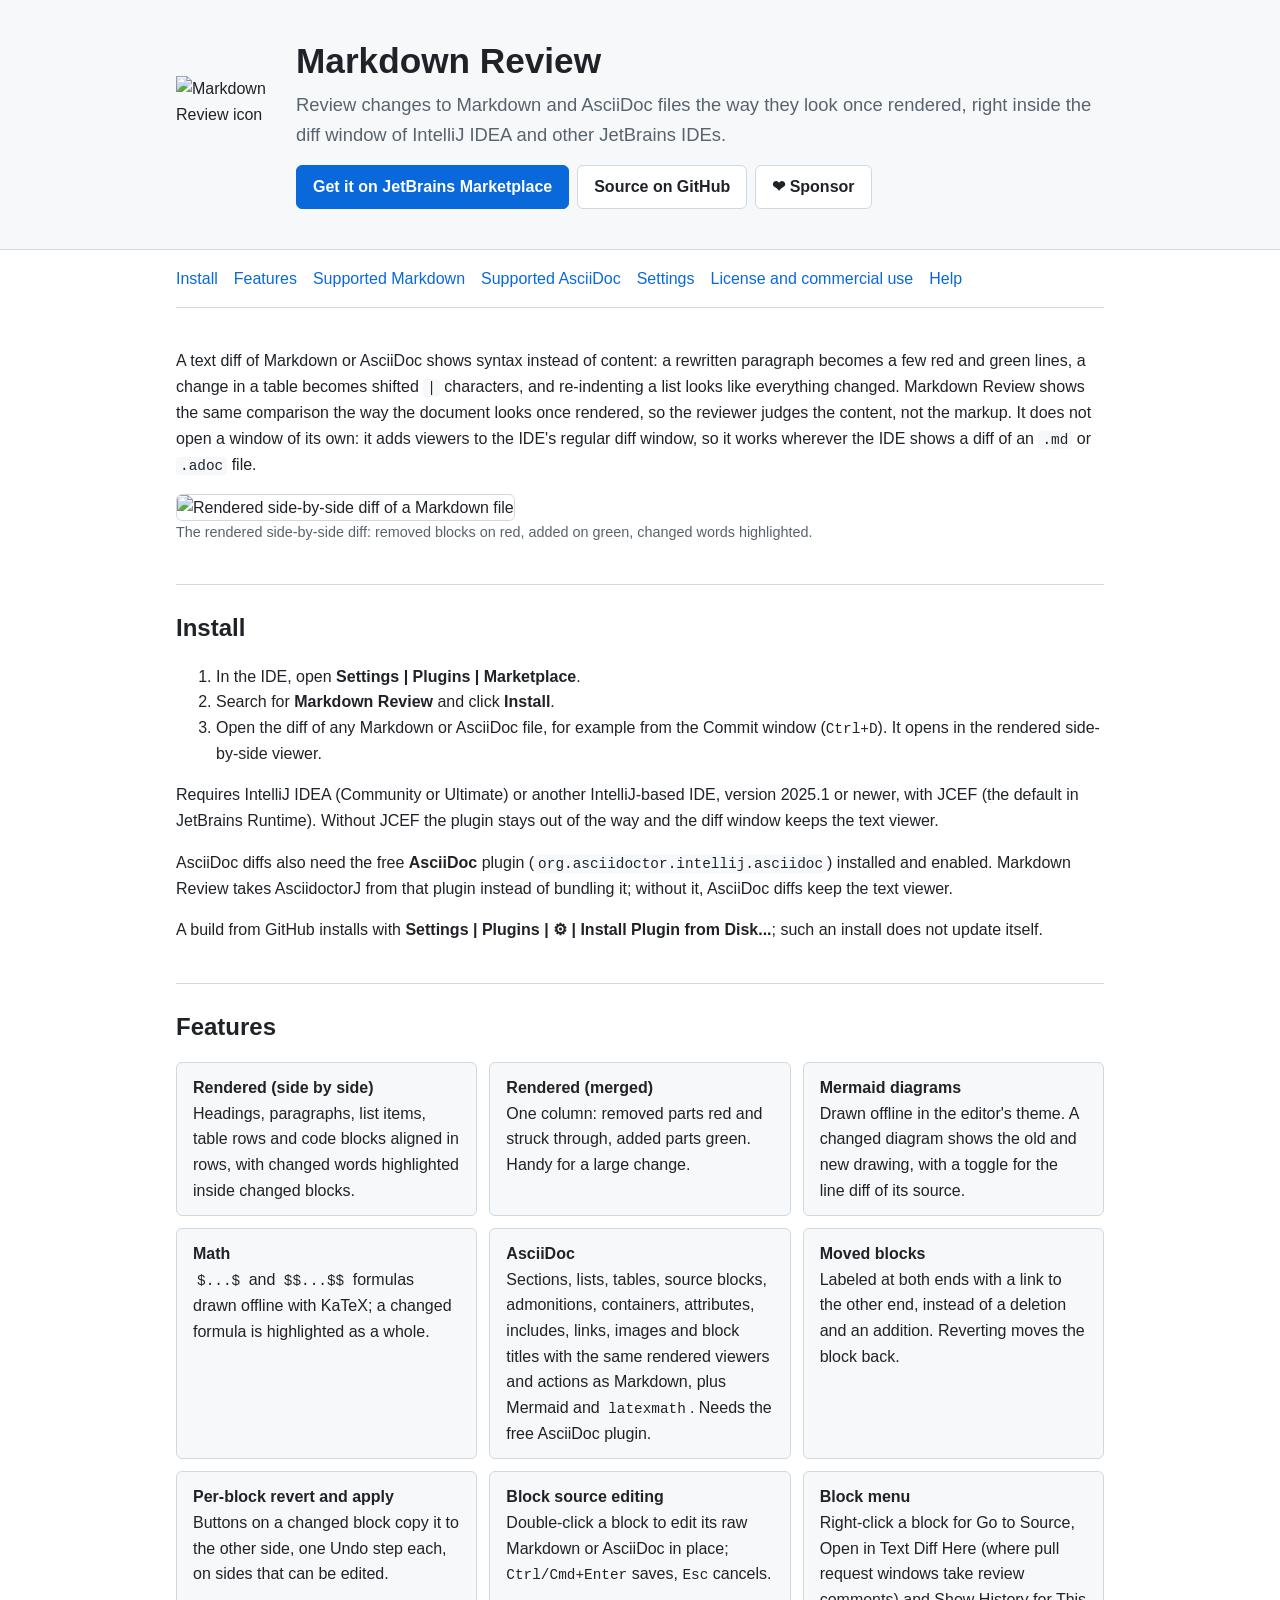
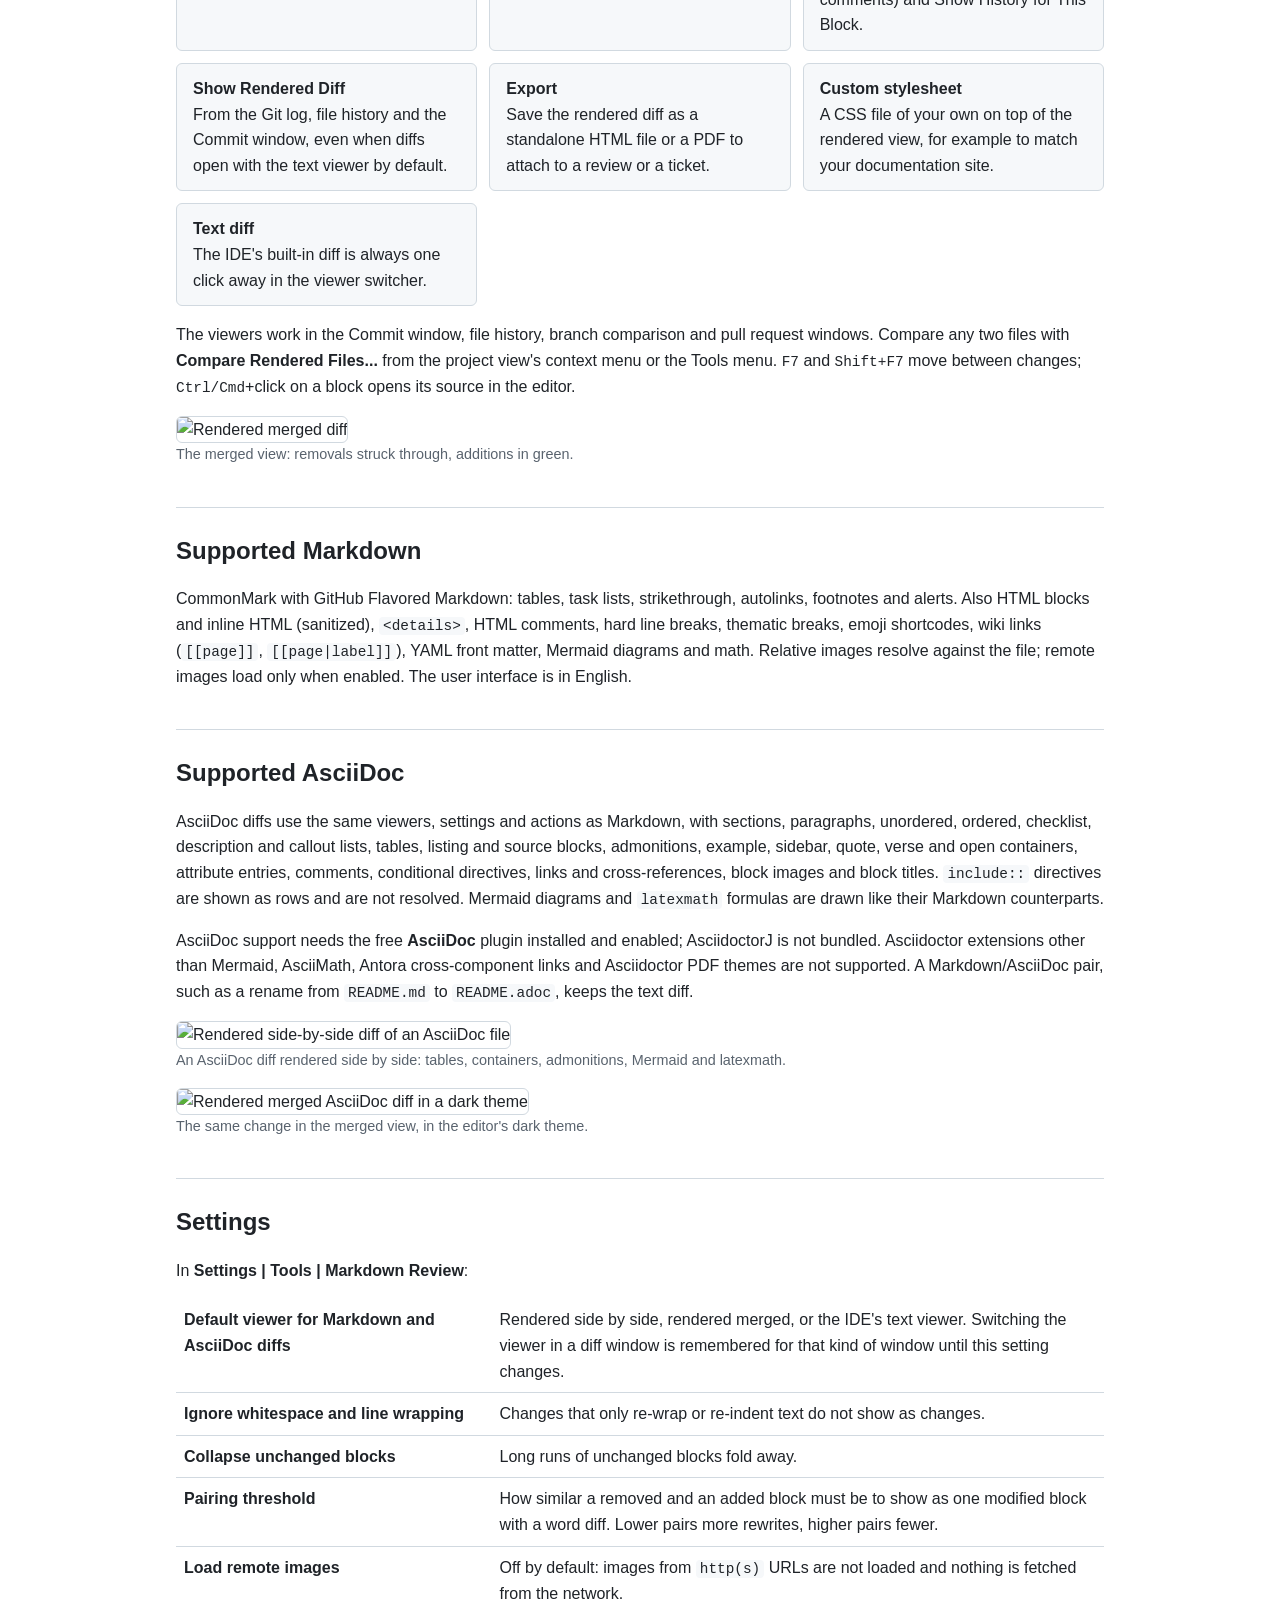
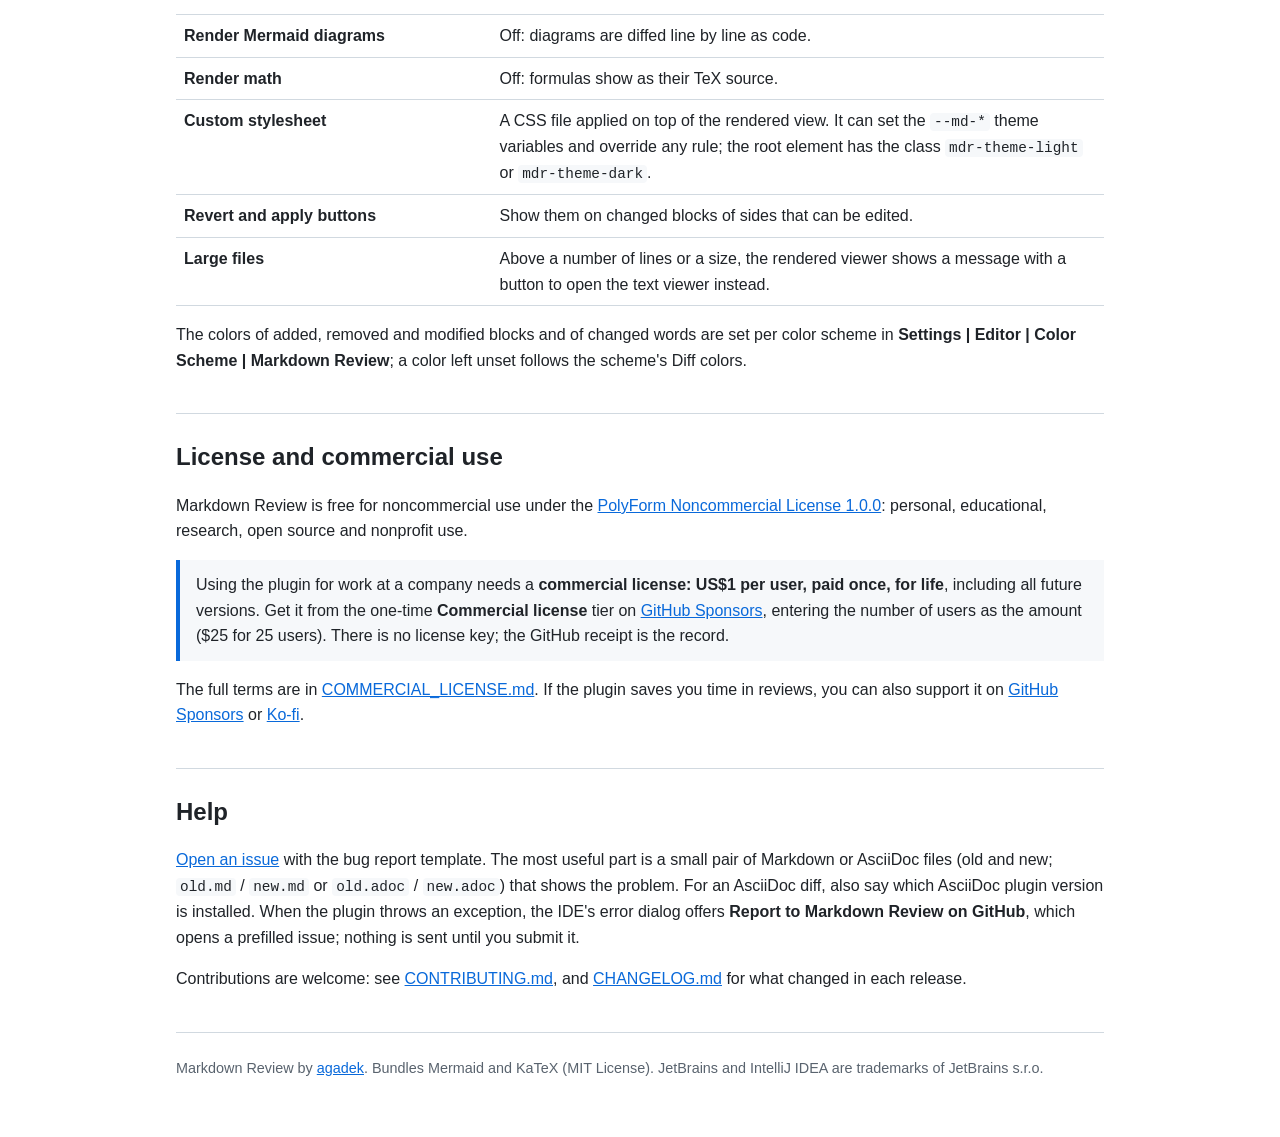
==== commit c56f2232: "Merge pull request #63 from agadek/phase4 Phase 4: integration, provider wiring and release docs" ====
--- a/site/index.html
+++ b/site/index.html
@@ -186,6 +186,14 @@
       Asciidoctor extensions other than Mermaid, AsciiMath, Antora cross-component links and Asciidoctor PDF themes
       are not supported. A Markdown/AsciiDoc pair, such as a rename from <code>README.md</code> to
       <code>README.adoc</code>, keeps the text diff.</p>
+    <figure>
+      <img src="screenshots/side-by-side-asciidoc-light.png" alt="Rendered side-by-side diff of an AsciiDoc file">
+      <figcaption>An AsciiDoc diff rendered side by side: tables, containers, admonitions, Mermaid and latexmath.</figcaption>
+    </figure>
+    <figure>
+      <img src="screenshots/merged-asciidoc-dark.png" alt="Rendered merged AsciiDoc diff in a dark theme">
+      <figcaption>The same change in the merged view, in the editor's dark theme.</figcaption>
+    </figure>
   </section>
 
   <section id="settings">
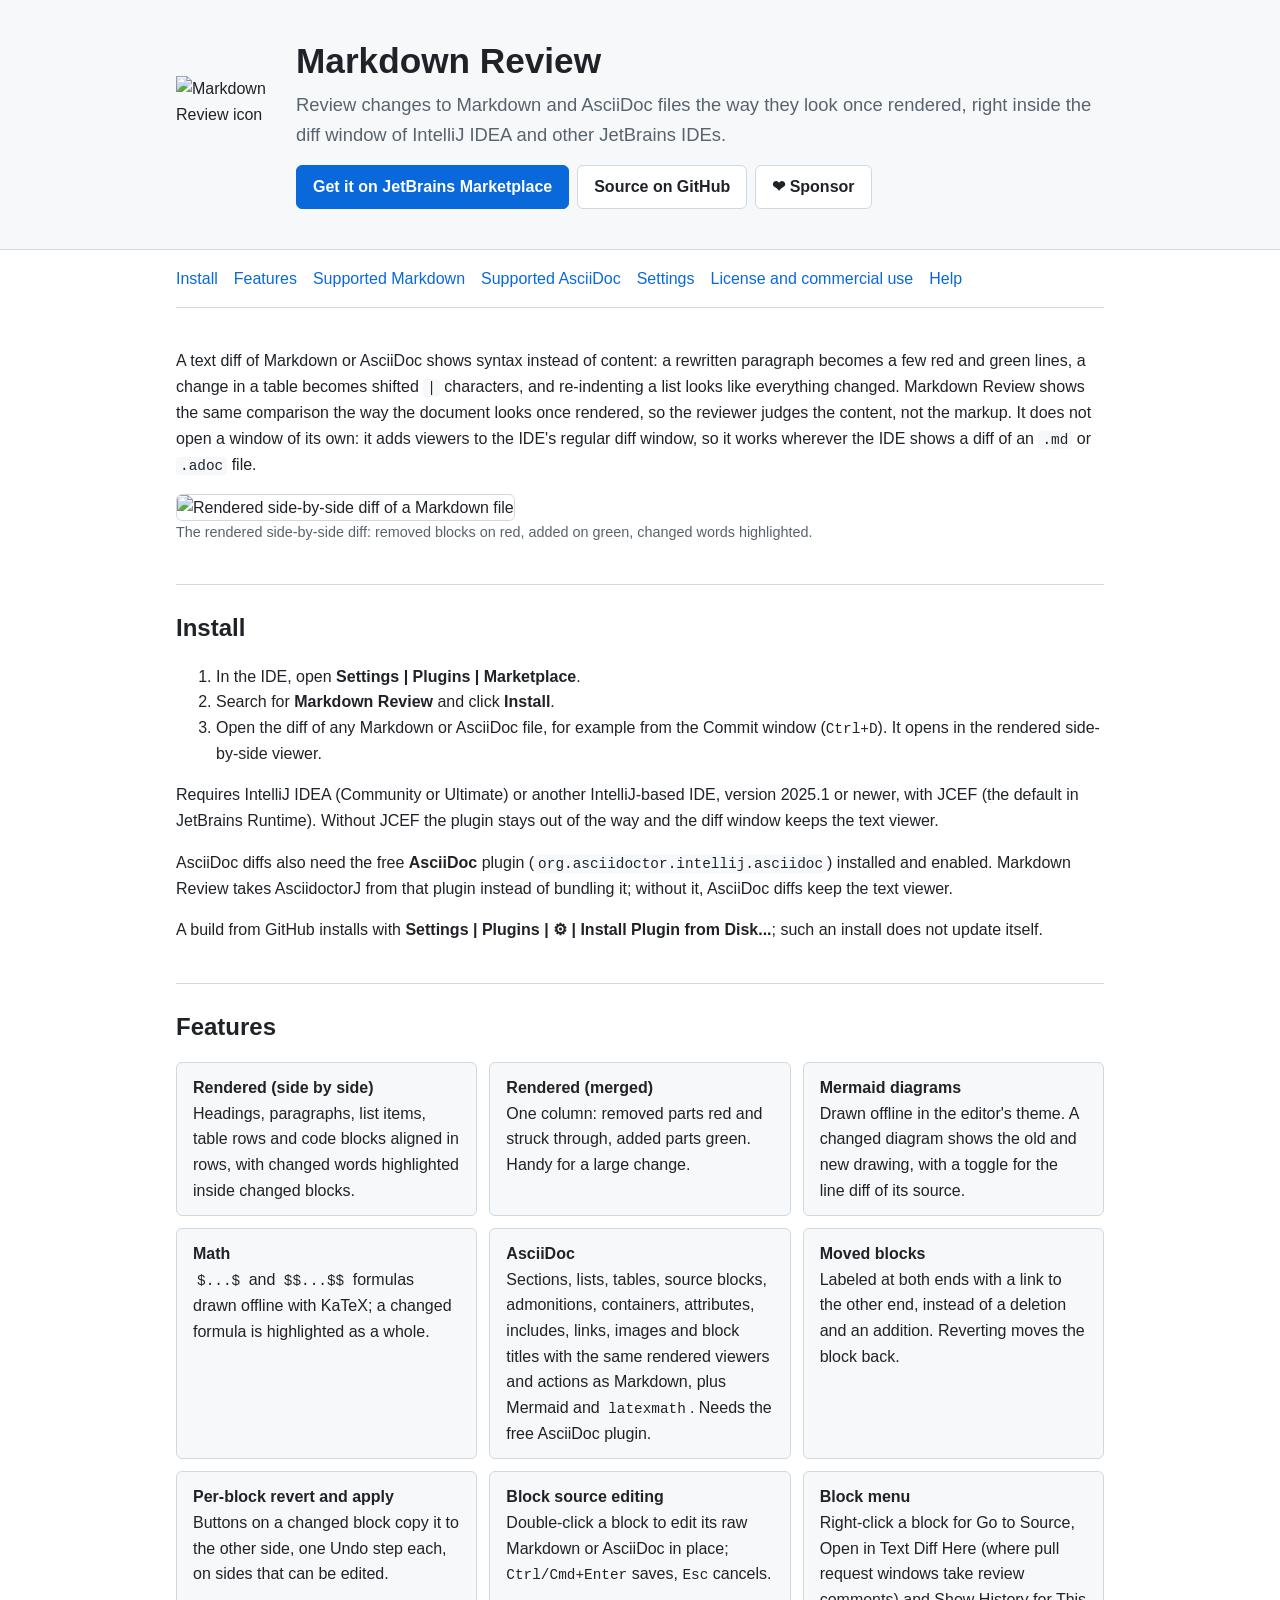
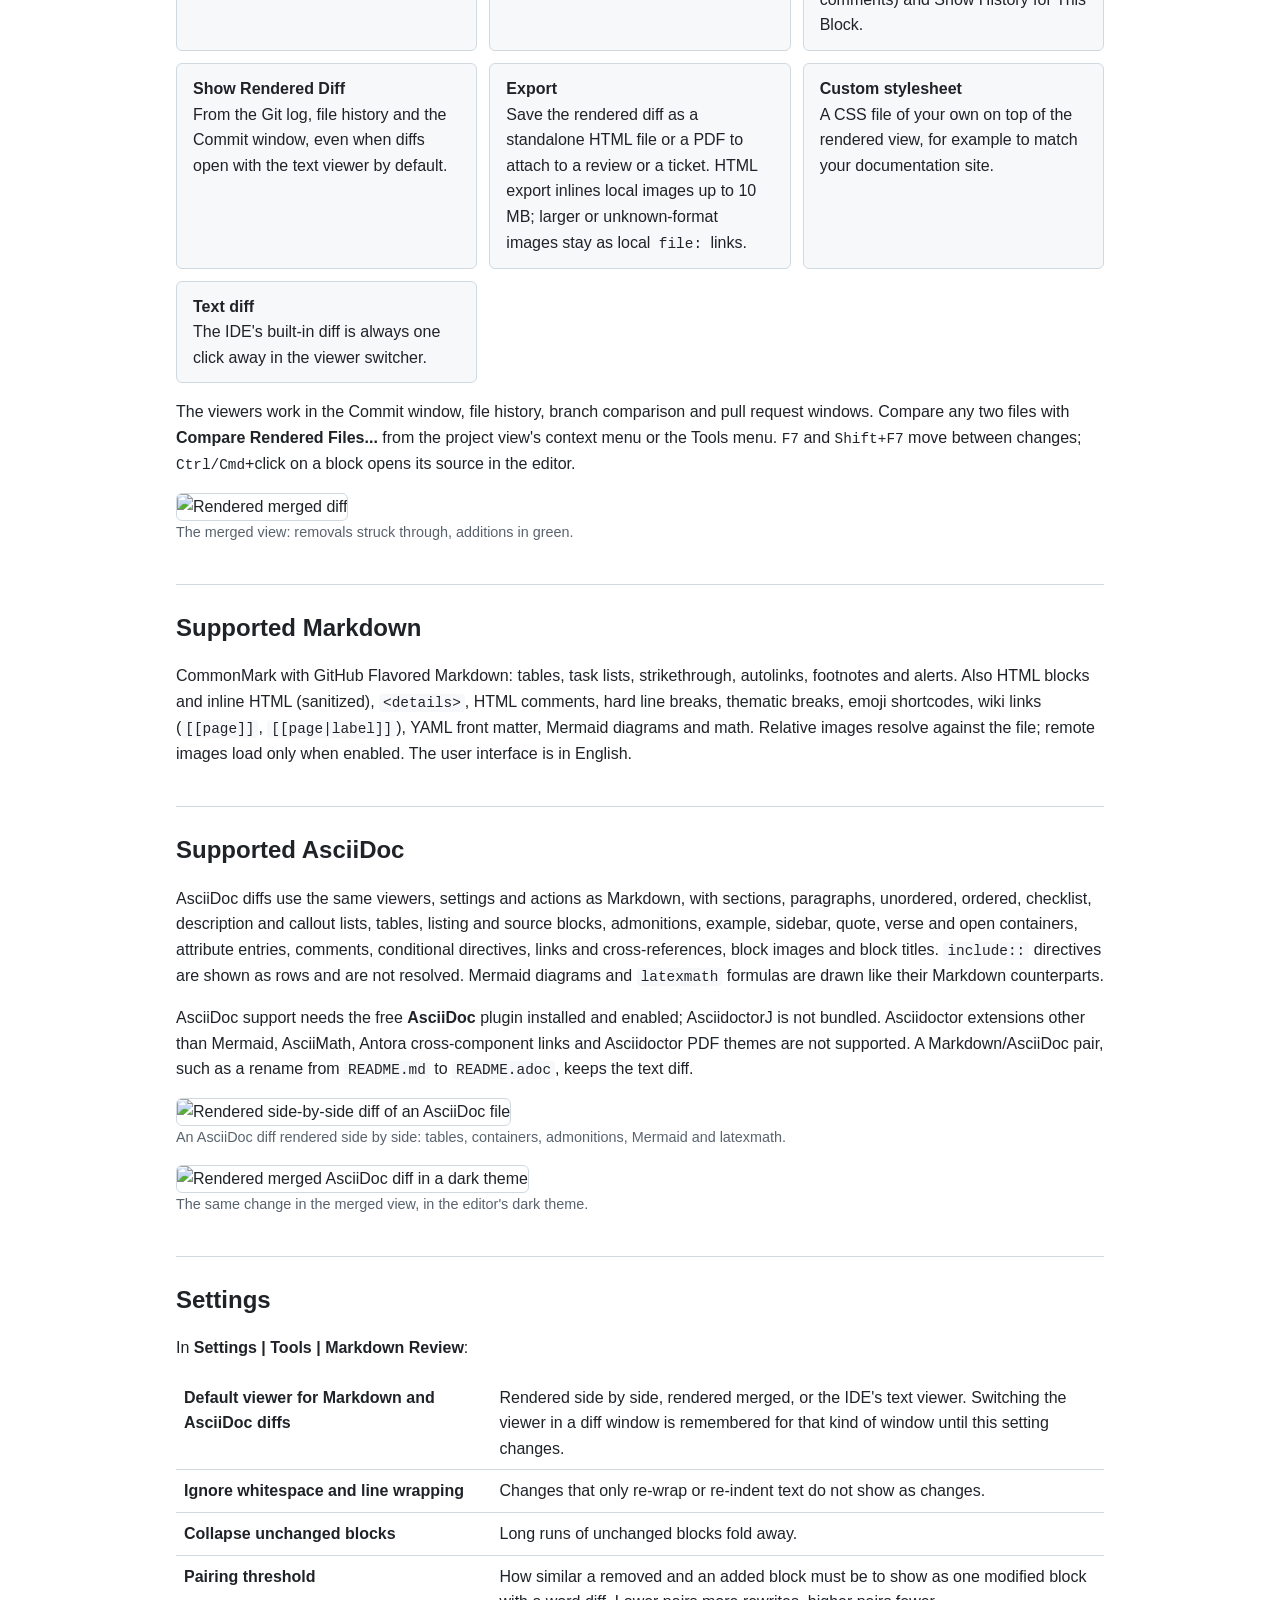
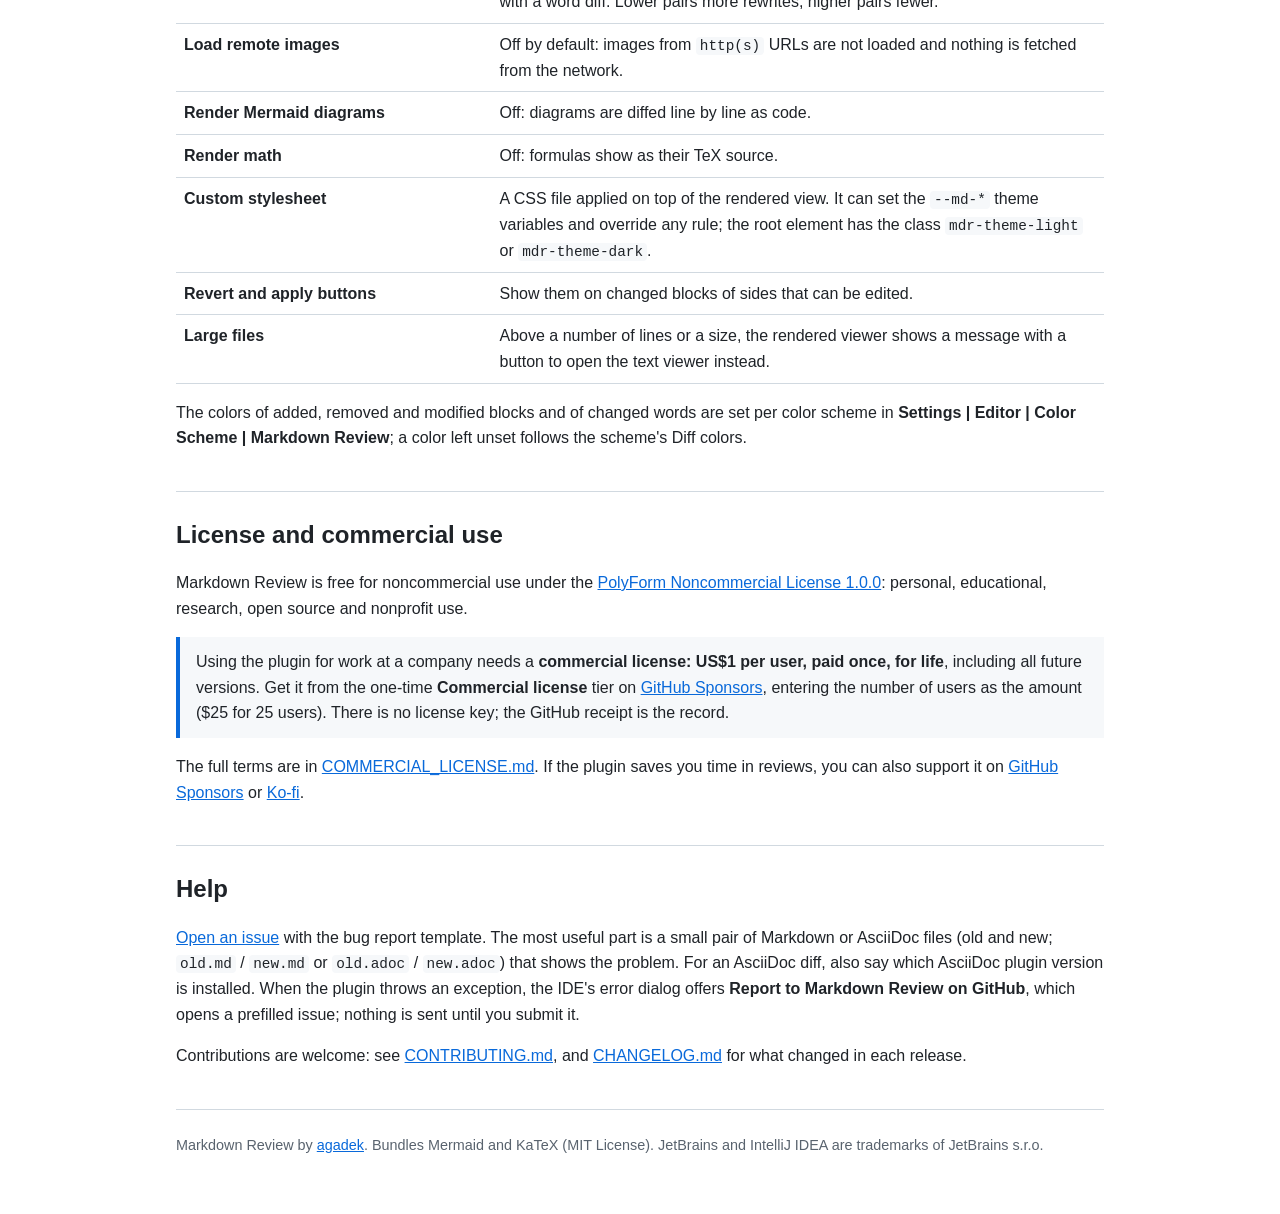
==== commit 2a8a3799: "Fix RC-1.4.0 review findings and prepare 1.4.0" ====
--- a/site/index.html
+++ b/site/index.html
@@ -148,7 +148,9 @@
         take review comments) and Show History for This Block.</li>
       <li><b>Show Rendered Diff</b> From the Git log, file history and the Commit window, even when diffs open with the
         text viewer by default.</li>
-      <li><b>Export</b> Save the rendered diff as a standalone HTML file or a PDF to attach to a review or a ticket.</li>
+      <li><b>Export</b> Save the rendered diff as a standalone HTML file or a PDF to attach to a review or a ticket.
+        HTML export inlines local images up to 10 MB; larger or unknown-format images stay as local <code>file:</code>
+        links.</li>
       <li><b>Custom stylesheet</b> A CSS file of your own on top of the rendered view, for example to match your
         documentation site.</li>
       <li><b>Text diff</b> The IDE's built-in diff is always one click away in the viewer switcher.</li>
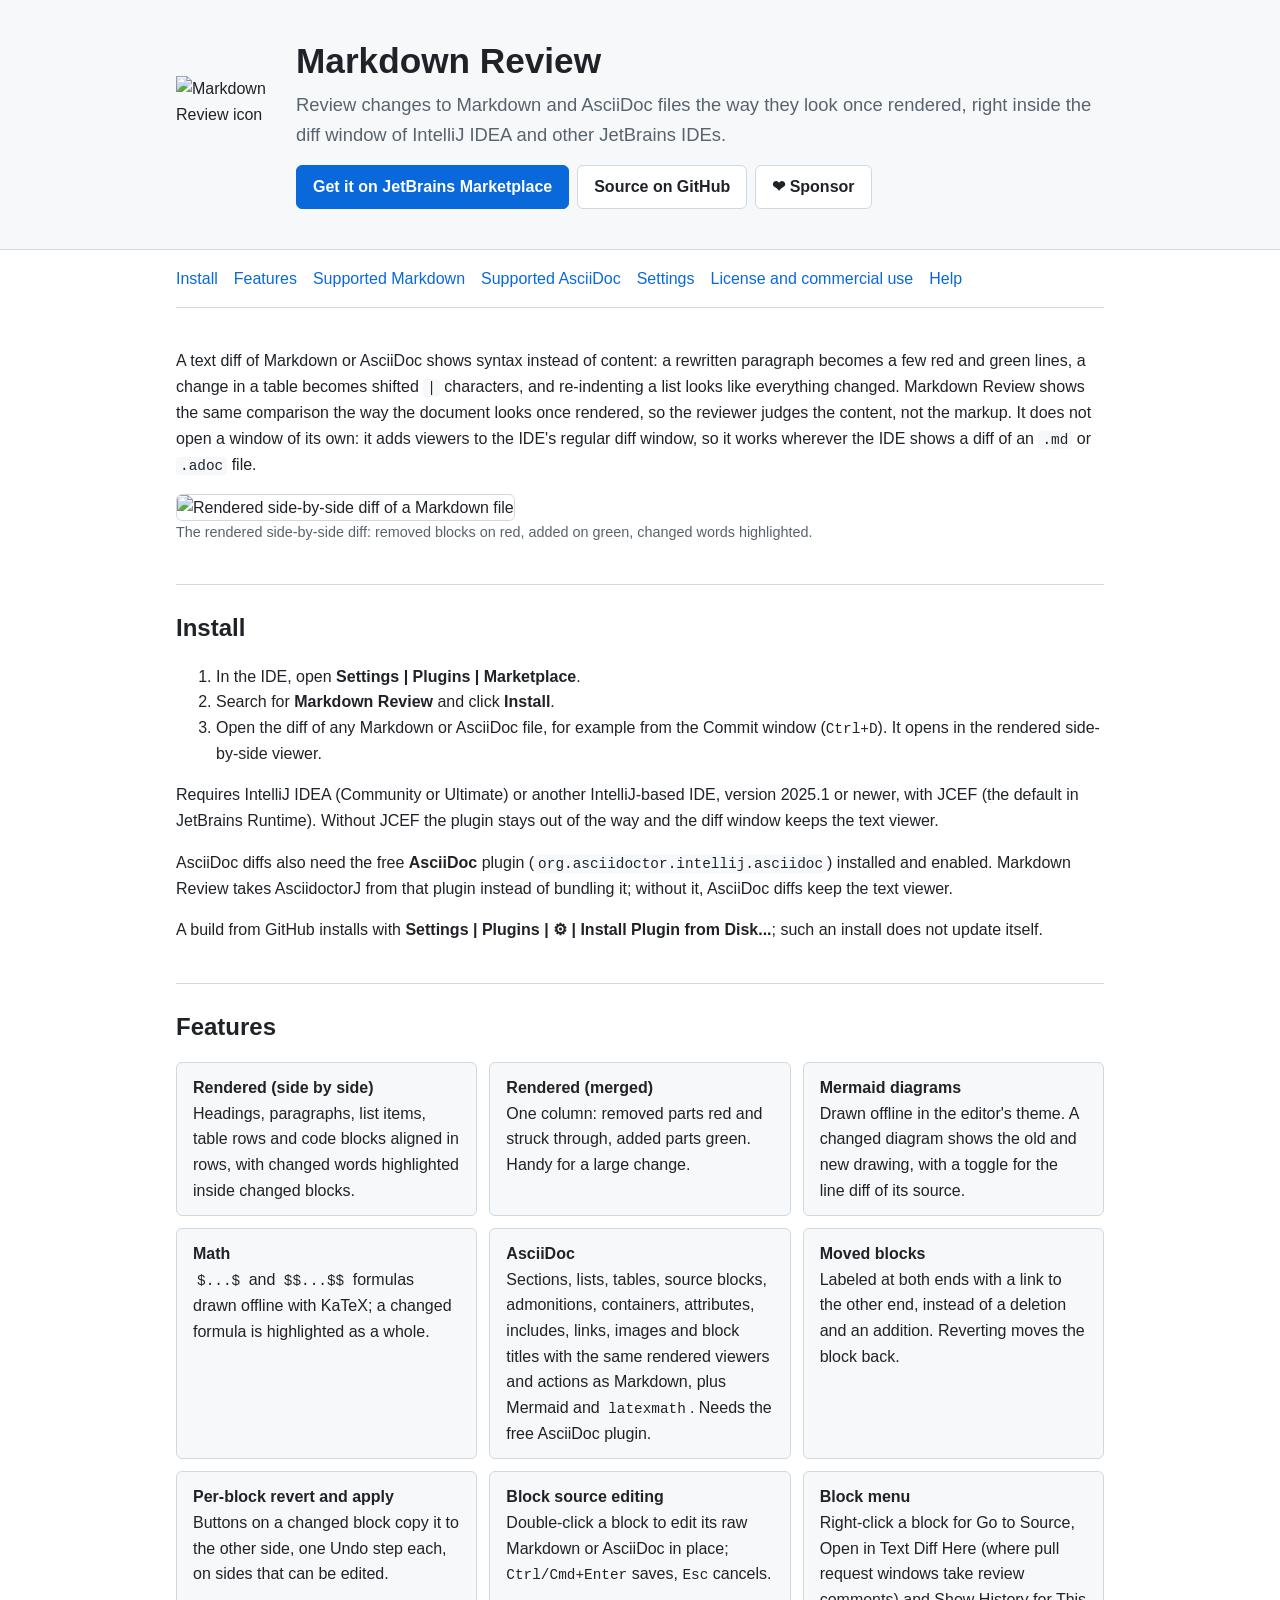
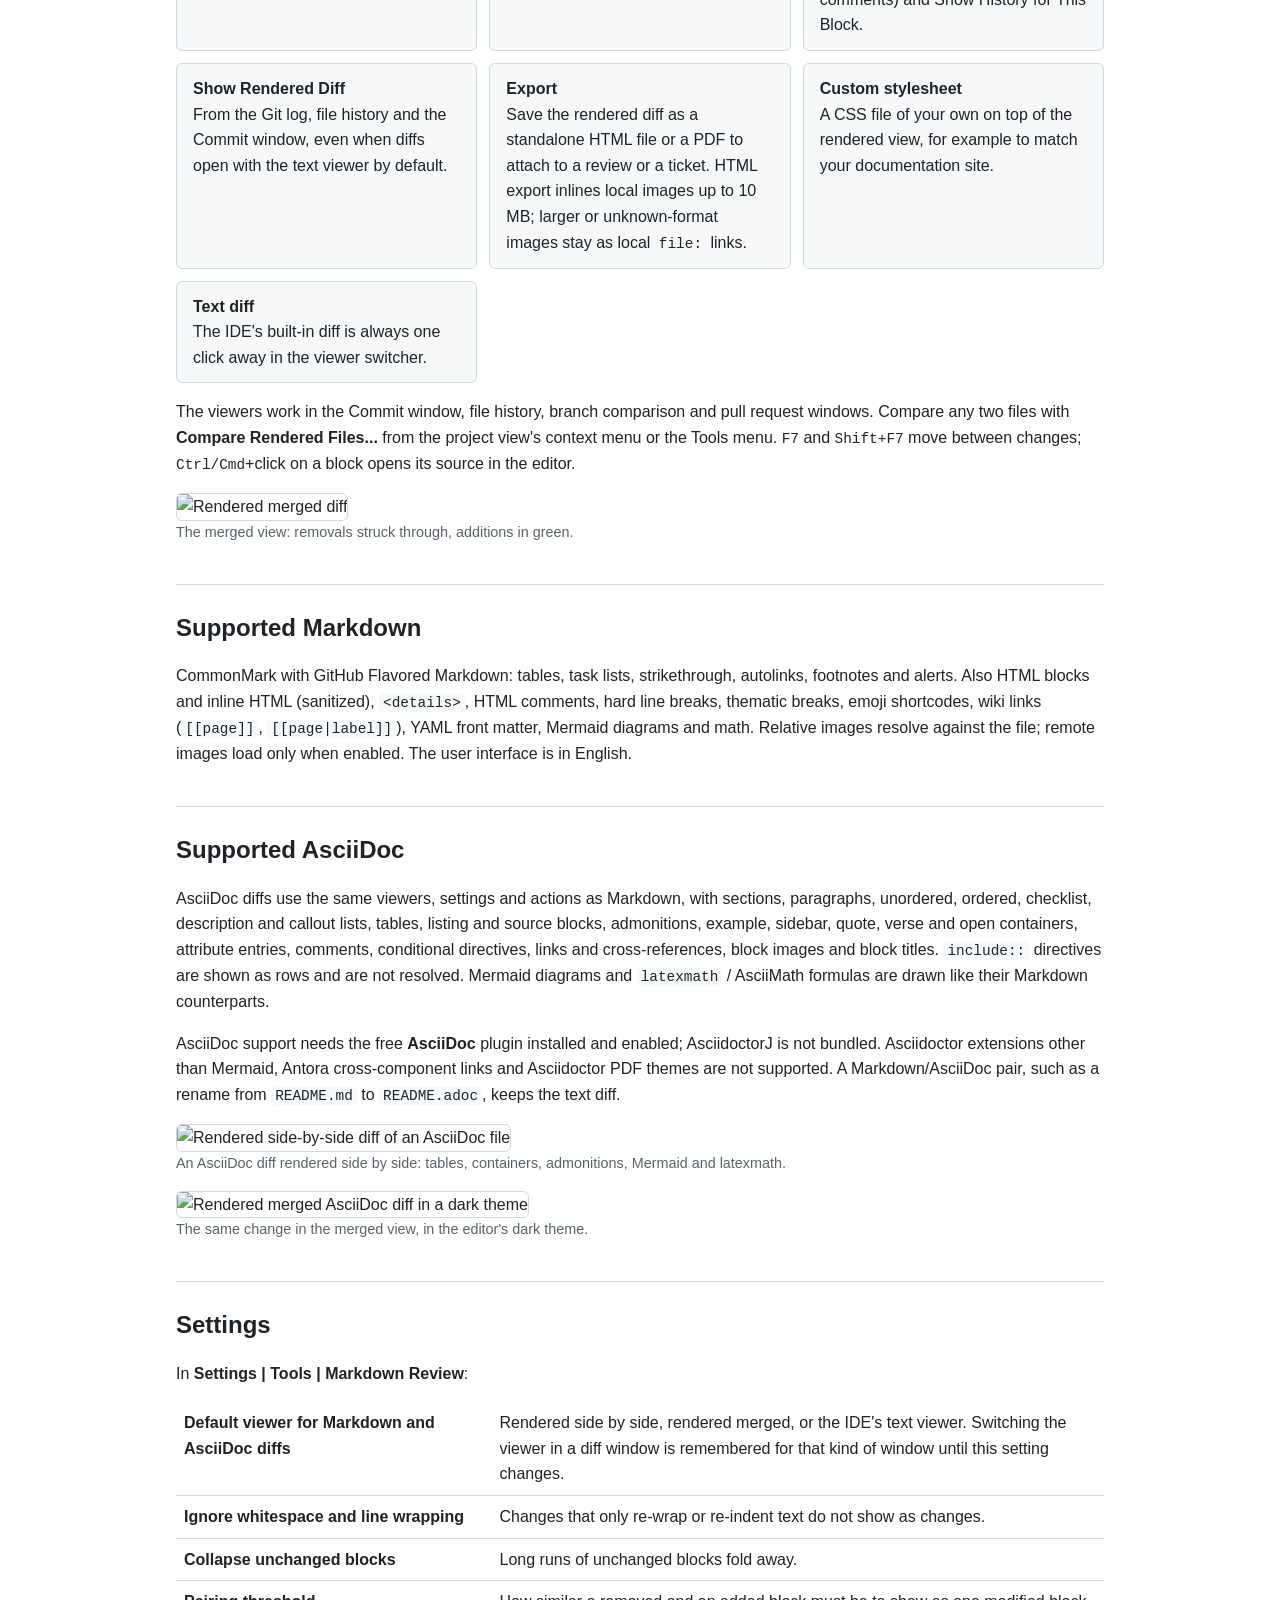
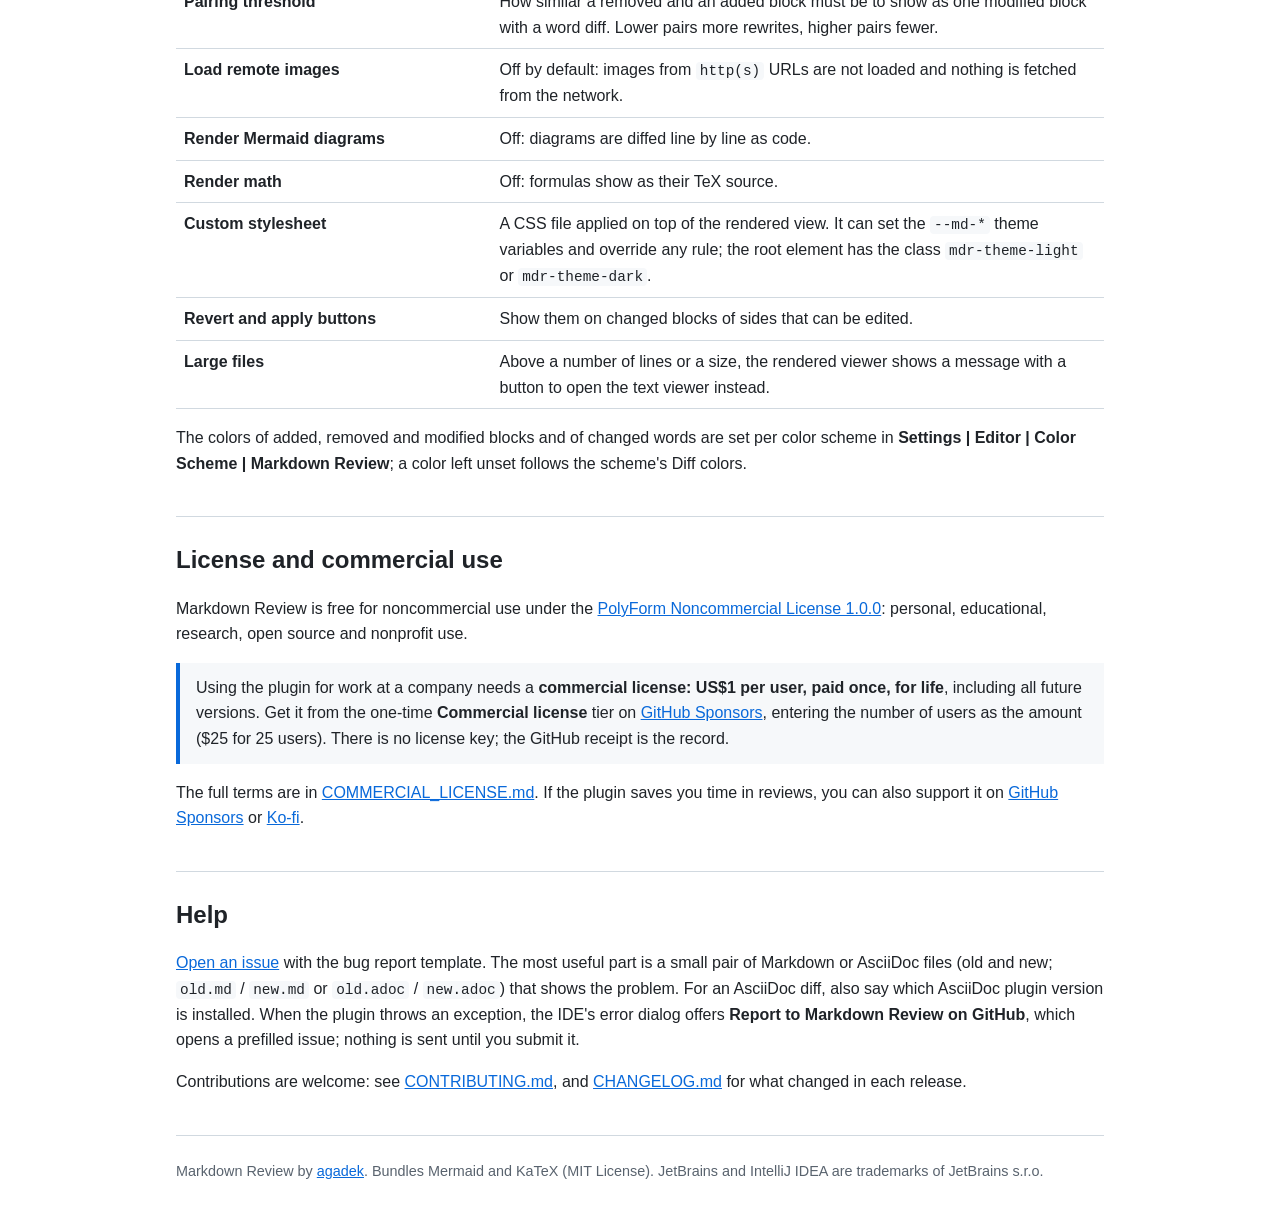
==== commit 012ecd22: "Draw AsciiMath by converting it to LaTeX for KaTeX" ====
--- a/site/index.html
+++ b/site/index.html
@@ -183,9 +183,10 @@
       ordered, checklist, description and callout lists, tables, listing and source blocks, admonitions, example,
       sidebar, quote, verse and open containers, attribute entries, comments, conditional directives, links and
       cross-references, block images and block titles. <code>include::</code> directives are shown as rows and are
-      not resolved. Mermaid diagrams and <code>latexmath</code> formulas are drawn like their Markdown counterparts.</p>
+      not resolved. Mermaid diagrams and <code>latexmath</code> / AsciiMath formulas are drawn like their Markdown
+      counterparts.</p>
     <p>AsciiDoc support needs the free <b>AsciiDoc</b> plugin installed and enabled; AsciidoctorJ is not bundled.
-      Asciidoctor extensions other than Mermaid, AsciiMath, Antora cross-component links and Asciidoctor PDF themes
+      Asciidoctor extensions other than Mermaid, Antora cross-component links and Asciidoctor PDF themes
       are not supported. A Markdown/AsciiDoc pair, such as a rename from <code>README.md</code> to
       <code>README.adoc</code>, keeps the text diff.</p>
     <figure>
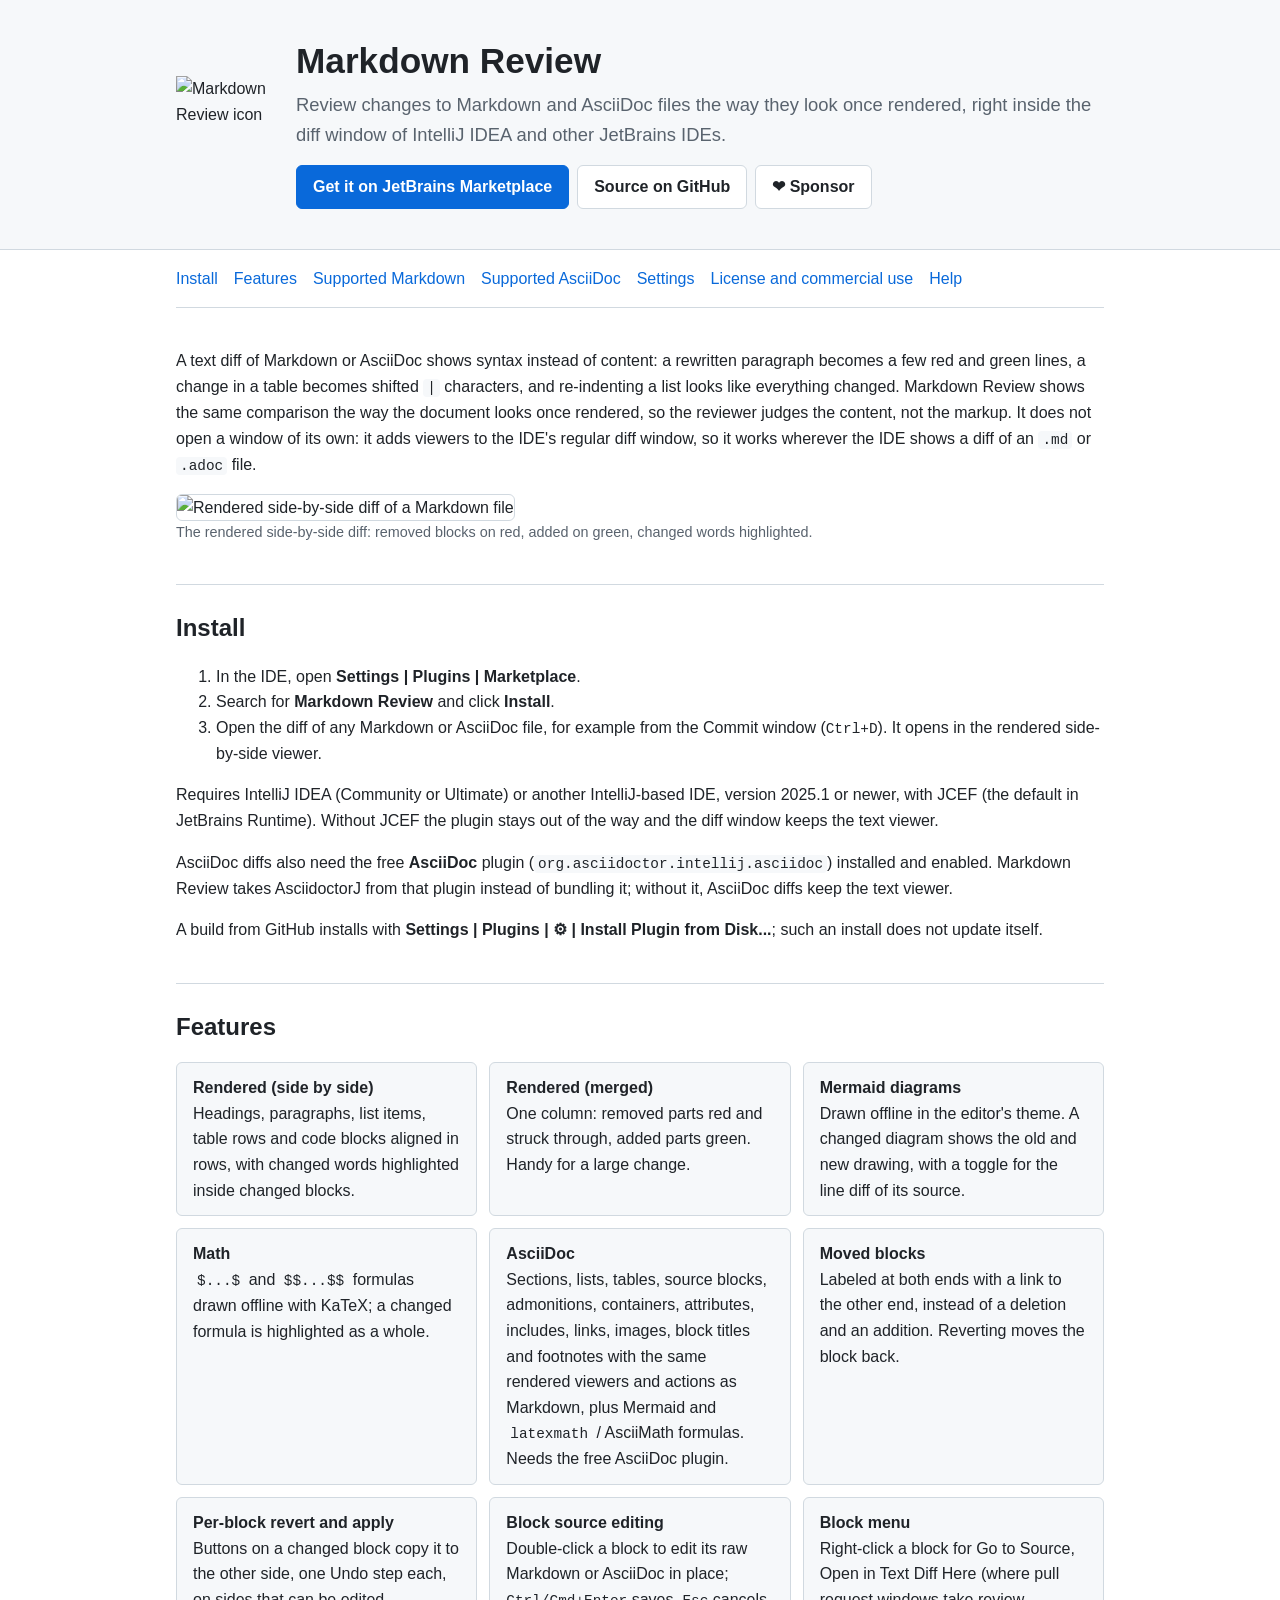
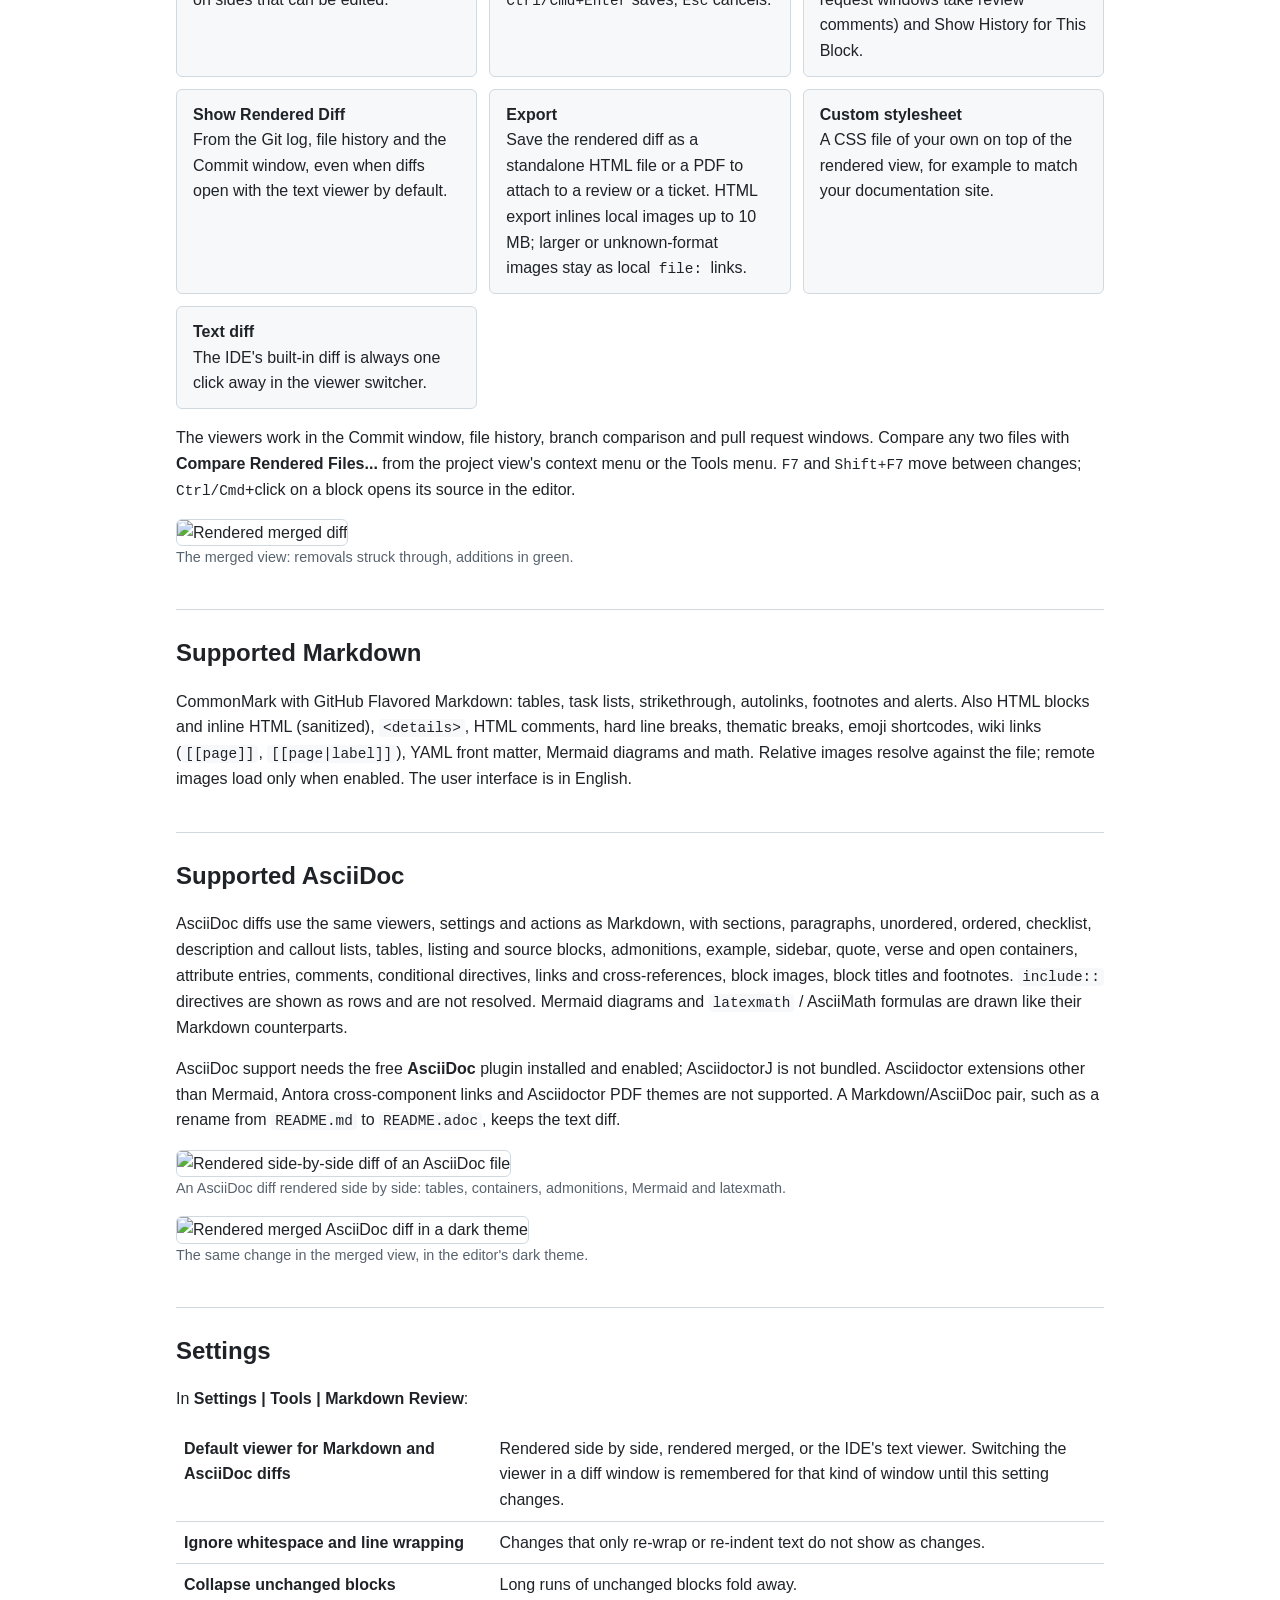
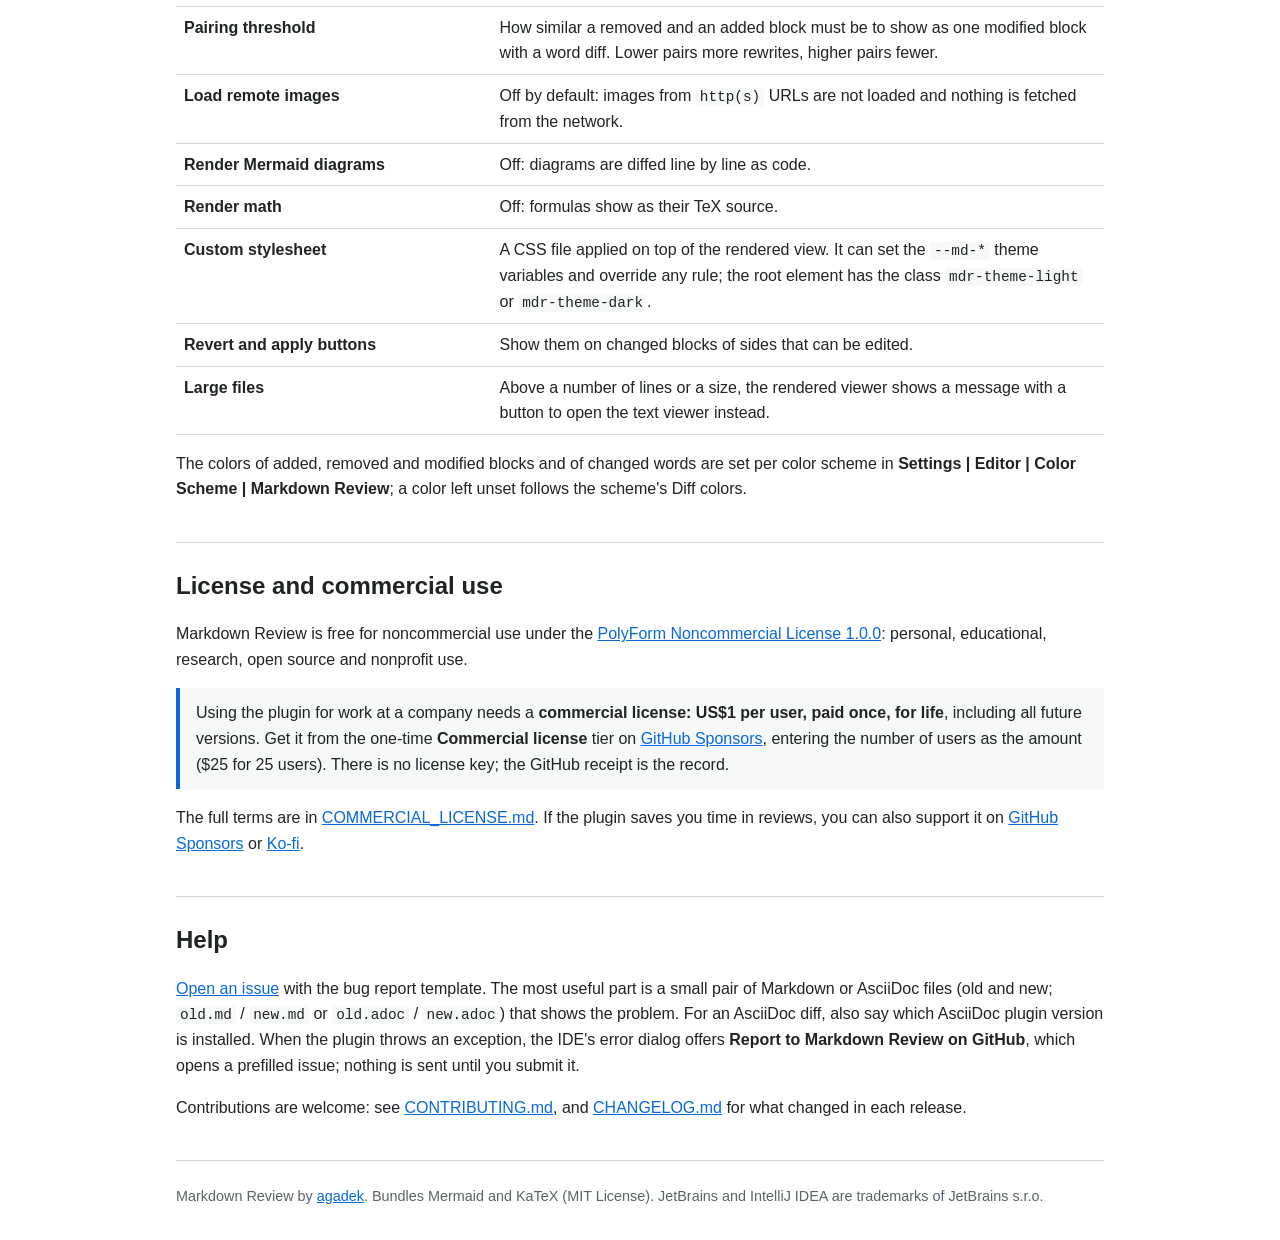
==== commit 1b6711c4: "Prepare the 1.4.0 release and render AsciiDoc footnotes" ====
--- a/site/index.html
+++ b/site/index.html
@@ -136,8 +136,8 @@
       <li><b>Math</b> <code>$...$</code> and <code>$$...$$</code> formulas drawn offline with KaTeX; a changed formula
         is highlighted as a whole.</li>
       <li><b>AsciiDoc</b> Sections, lists, tables, source blocks, admonitions, containers, attributes, includes,
-        links, images and block titles with the same rendered viewers and actions as Markdown, plus Mermaid and
-        <code>latexmath</code>. Needs the free AsciiDoc plugin.</li>
+        links, images, block titles and footnotes with the same rendered viewers and actions as Markdown, plus
+        Mermaid and <code>latexmath</code> / AsciiMath formulas. Needs the free AsciiDoc plugin.</li>
       <li><b>Moved blocks</b> Labeled at both ends with a link to the other end, instead of a deletion and an
         addition. Reverting moves the block back.</li>
       <li><b>Per-block revert and apply</b> Buttons on a changed block copy it to the other side, one Undo step each,
@@ -182,9 +182,9 @@
     <p>AsciiDoc diffs use the same viewers, settings and actions as Markdown, with sections, paragraphs, unordered,
       ordered, checklist, description and callout lists, tables, listing and source blocks, admonitions, example,
       sidebar, quote, verse and open containers, attribute entries, comments, conditional directives, links and
-      cross-references, block images and block titles. <code>include::</code> directives are shown as rows and are
-      not resolved. Mermaid diagrams and <code>latexmath</code> / AsciiMath formulas are drawn like their Markdown
-      counterparts.</p>
+      cross-references, block images, block titles and footnotes. <code>include::</code> directives are shown as rows
+      and are not resolved. Mermaid diagrams and <code>latexmath</code> / AsciiMath formulas are drawn like their
+      Markdown counterparts.</p>
     <p>AsciiDoc support needs the free <b>AsciiDoc</b> plugin installed and enabled; AsciidoctorJ is not bundled.
       Asciidoctor extensions other than Mermaid, Antora cross-component links and Asciidoctor PDF themes
       are not supported. A Markdown/AsciiDoc pair, such as a rename from <code>README.md</code> to
